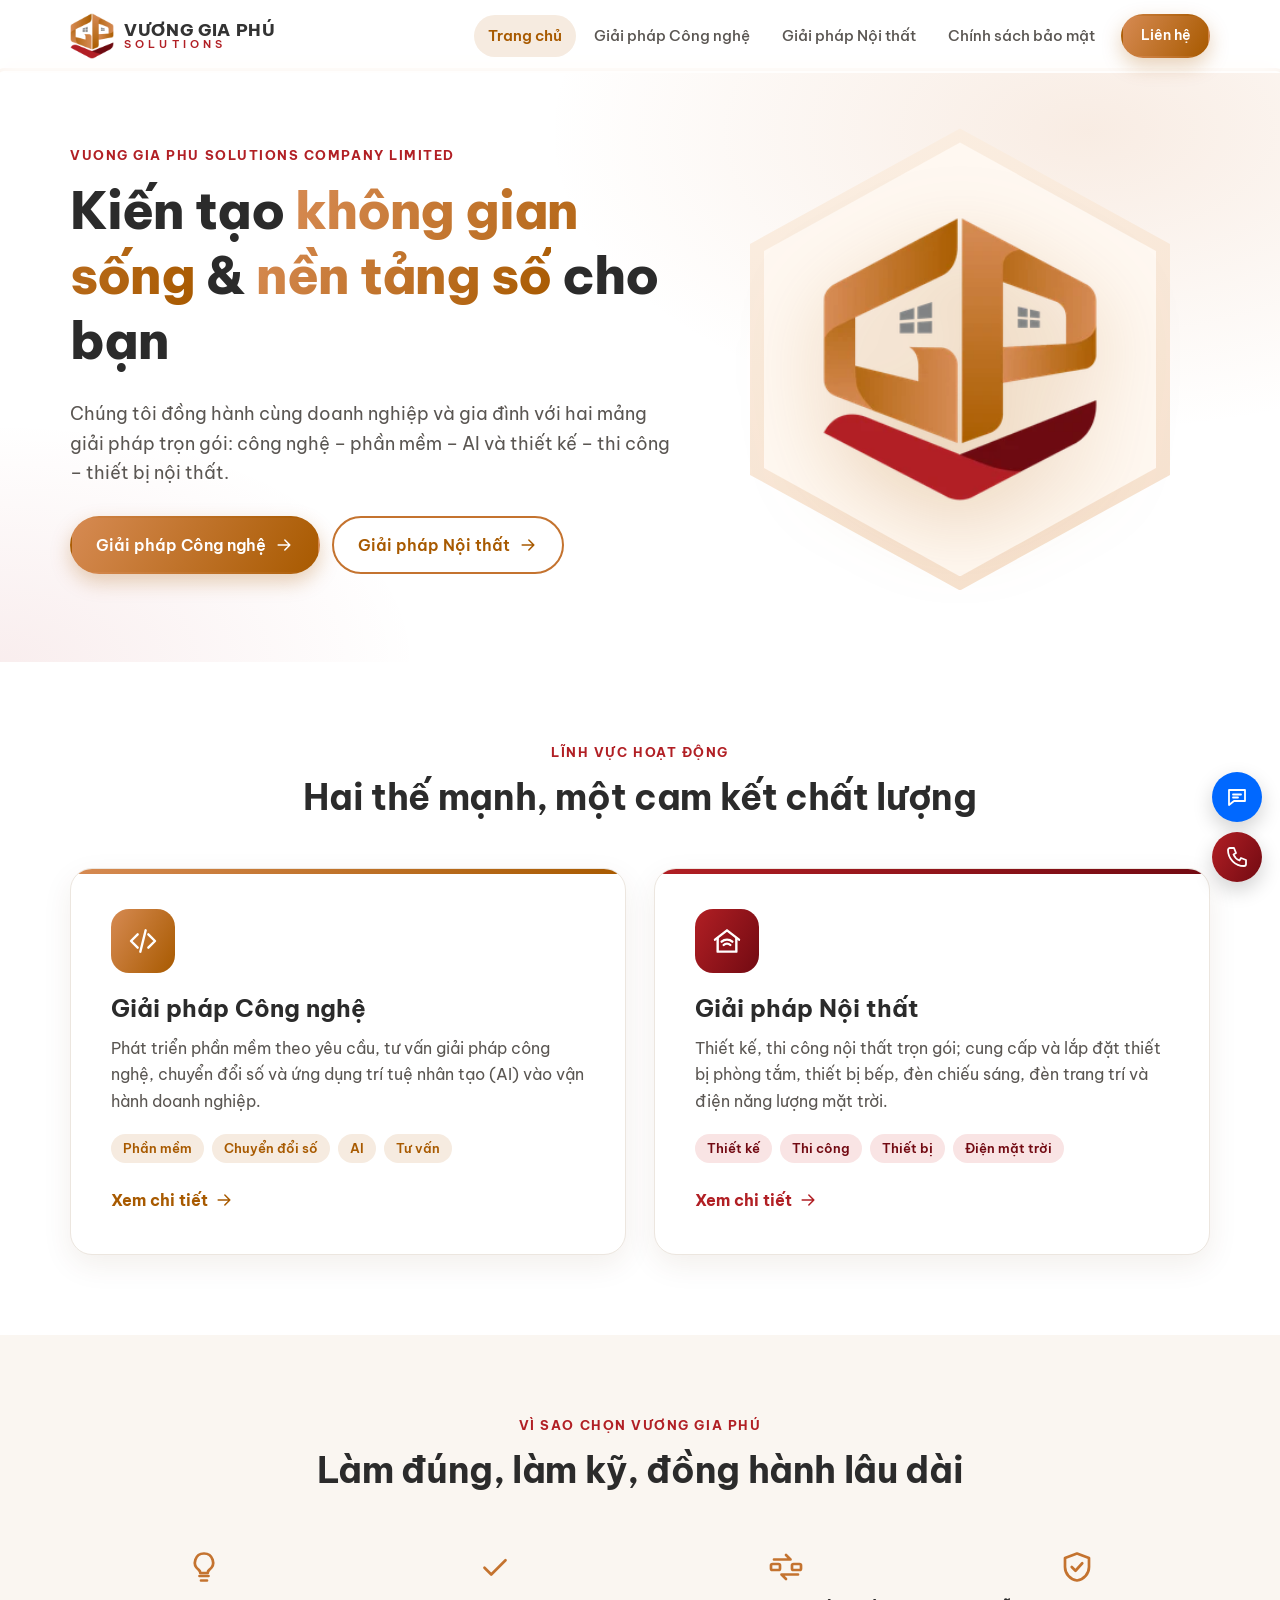
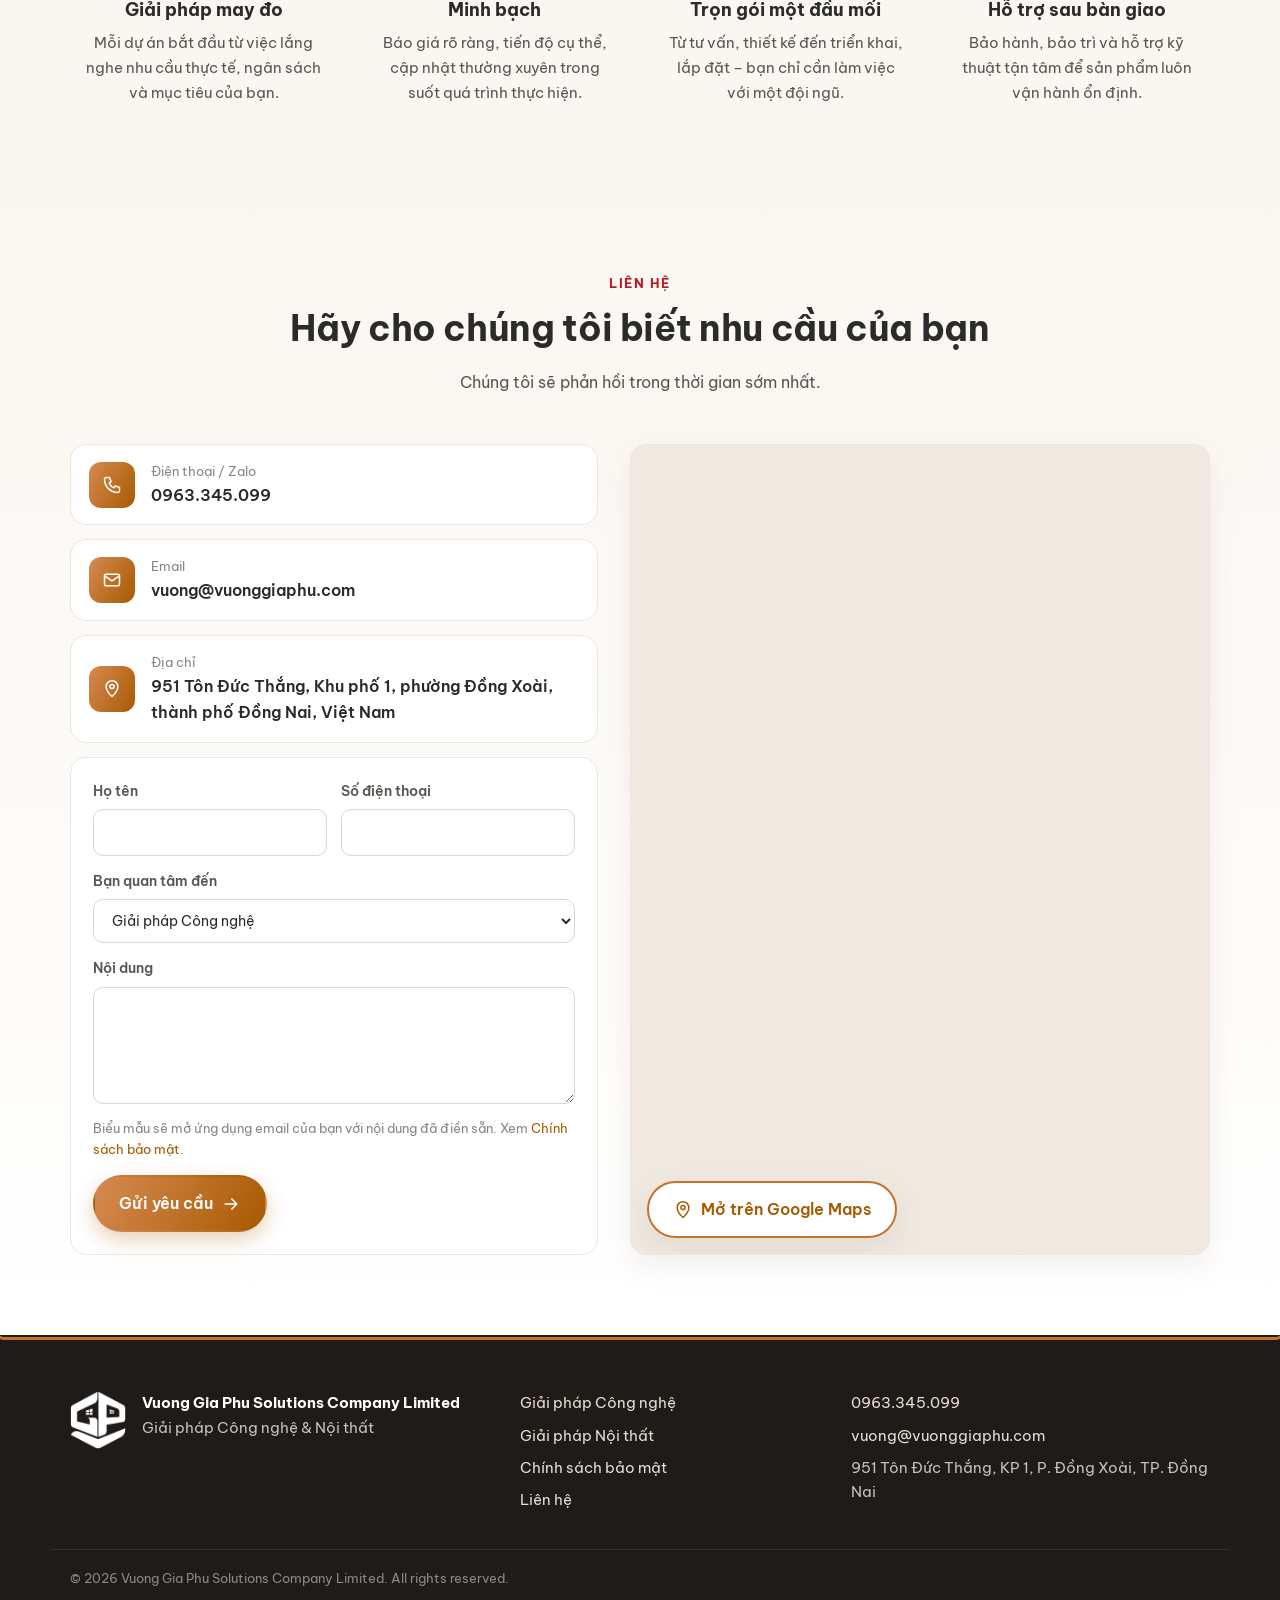
==== public/index.html @ fa261b55 "Add Vuong Gia Phu Solutions landing page Static single-page site (no build step) with tabs for techn" ====
<!doctype html>
<html lang="vi">
<head>
  <meta charset="utf-8">
  <meta name="viewport" content="width=device-width, initial-scale=1">
  <title>Vuong Gia Phu Solutions – Giải pháp Công nghệ &amp; Nội thất</title>
  <meta name="description" content="Vuong Gia Phu Solutions Company Limited – phát triển phần mềm, tư vấn công nghệ, chuyển đổi số, ứng dụng AI; thiết kế, thi công nội thất và cung cấp, lắp đặt thiết bị nội thất, điện năng lượng mặt trời tại Đồng Nai.">
  <meta name="theme-color" content="#B5651D">
  <link rel="canonical" href="https://vuonggiaphu.com/">

  <meta property="og:type" content="website">
  <meta property="og:locale" content="vi_VN">
  <meta property="og:site_name" content="Vuong Gia Phu Solutions">
  <meta property="og:title" content="Vuong Gia Phu Solutions – Giải pháp Công nghệ &amp; Nội thất">
  <meta property="og:description" content="Phát triển phần mềm, chuyển đổi số, ứng dụng AI và giải pháp nội thất trọn gói: thiết kế, thi công, thiết bị bếp, phòng tắm, chiếu sáng, điện mặt trời.">
  <meta property="og:url" content="https://vuonggiaphu.com/">
  <meta property="og:image" content="https://vuonggiaphu.com/assets/img/og-image.jpg">

  <link rel="icon" type="image/png" sizes="32x32" href="assets/img/favicon-32.png">
  <link rel="icon" type="image/png" sizes="64x64" href="assets/img/favicon-64.png">
  <link rel="apple-touch-icon" href="assets/img/apple-touch-icon.png">
  <link rel="manifest" href="site.webmanifest">

  <link rel="preconnect" href="https://fonts.googleapis.com">
  <link rel="preconnect" href="https://fonts.gstatic.com" crossorigin>
  <link href="https://fonts.googleapis.com/css2?family=Be+Vietnam+Pro:wght@400;500;600;700;800&display=swap" rel="stylesheet">
  <link rel="stylesheet" href="assets/css/styles.css">

  <script type="application/ld+json">
  {
    "@context": "https://schema.org",
    "@type": "Organization",
    "name": "Vuong Gia Phu Solutions Company Limited",
    "alternateName": "Công ty TNHH Giải pháp Vương Gia Phú",
    "url": "https://vuonggiaphu.com/",
    "logo": "https://vuonggiaphu.com/assets/img/icon-512.png",
    "email": "vuong@vuonggiaphu.com",
    "telephone": "+84963345099",
    "address": {
      "@type": "PostalAddress",
      "streetAddress": "951 Tôn Đức Thắng, Khu phố 1",
      "addressLocality": "Phường Đồng Xoài",
      "addressRegion": "Thành phố Đồng Nai",
      "addressCountry": "VN"
    }
  }
  </script>
</head>
<body>
  <!-- Icon sprite -->
  <svg xmlns="http://www.w3.org/2000/svg" style="display:none" aria-hidden="true">
    <symbol id="i-code" viewBox="0 0 24 24"><path d="M8 7l-5 5 5 5M16 7l5 5-5 5M14 4l-4 16"/></symbol>
    <symbol id="i-bulb" viewBox="0 0 24 24"><path d="M9 18h6M10 21h4M12 3a6 6 0 0 0-3.5 10.9c.6.5 1 1.2 1 2V16h5v-.1c0-.8.4-1.5 1-2A6 6 0 0 0 12 3z"/></symbol>
    <symbol id="i-transform" viewBox="0 0 24 24"><path d="M4 7h11l-3-3M20 17H9l3 3"/><rect x="2" y="10" width="6" height="4" rx="1"/><rect x="16" y="10" width="6" height="4" rx="1"/></symbol>
    <symbol id="i-ai" viewBox="0 0 24 24"><rect x="5" y="5" width="14" height="14" rx="3"/><path d="M9 2v3M15 2v3M9 19v3M15 19v3M2 9h3M2 15h3M19 9h3M19 15h3"/><path d="M9.5 15l1.5-6h2l1.5 6M10 13h4"/></symbol>
    <symbol id="i-cloud" viewBox="0 0 24 24"><path d="M7 18a5 5 0 1 1 .9-9.9A6 6 0 0 1 19 10a4 4 0 0 1-1 8z"/><path d="M12 12v6M9.5 15.5L12 18l2.5-2.5"/></symbol>
    <symbol id="i-shield" viewBox="0 0 24 24"><path d="M12 3l8 3v6c0 4.5-3.4 8.4-8 9-4.6-.6-8-4.5-8-9V6z"/><path d="M8.5 12l2.5 2.5 4.5-5"/></symbol>
    <symbol id="i-ruler" viewBox="0 0 24 24"><path d="M3 17L17 3l4 4L7 21z"/><path d="M7 13l2 2M10 10l2 2M13 7l2 2"/></symbol>
    <symbol id="i-hammer" viewBox="0 0 24 24"><path d="M14 6l4 4M4 20l9-9M12 4l3-1 6 6-1 3-2-2-3 3-4-4 3-3z"/></symbol>
    <symbol id="i-bath" viewBox="0 0 24 24"><path d="M3 12h18v2a5 5 0 0 1-5 5H8a5 5 0 0 1-5-5z"/><path d="M6 12V6a2 2 0 0 1 4 0M7 19l-1 2M17 19l1 2"/></symbol>
    <symbol id="i-kitchen" viewBox="0 0 24 24"><rect x="3" y="4" width="18" height="16" rx="2"/><path d="M3 10h18M7 7h.01M11 7h.01M8 14h8v3H8z"/></symbol>
    <symbol id="i-lamp" viewBox="0 0 24 24"><path d="M8 3h8l3 8H5z"/><path d="M12 11v8M8 21h8"/></symbol>
    <symbol id="i-chandelier" viewBox="0 0 24 24"><path d="M12 2v5M5 10a7 3 0 0 0 14 0M5 10v2M19 10v2M12 13v2M5 12a1.5 1.5 0 1 0 0 3M19 12a1.5 1.5 0 1 1 0 3M12 15a1.5 1.5 0 1 0 0 3"/></symbol>
    <symbol id="i-solar" viewBox="0 0 24 24"><path d="M4 20l2-9h12l2 9z"/><path d="M5 15.5h14M10 11l-.7 9M14 11l.7 9M12 2v2M6.3 4.3l1.4 1.4M17.7 4.3l-1.4 1.4M9 8a3 3 0 0 1 6 0"/></symbol>
    <symbol id="i-home" viewBox="0 0 24 24"><path d="M3 11l9-7 9 7"/><path d="M5 10v10h14V10"/><path d="M9.5 15a3.5 3.5 0 0 1 5 0M8 12.5a6 6 0 0 1 8 0"/></symbol>
    <symbol id="i-phone" viewBox="0 0 24 24"><path d="M5 3h4l2 5-2.5 1.5a11 11 0 0 0 6 6L16 13l5 2v4a2 2 0 0 1-2 2A16 16 0 0 1 3 5a2 2 0 0 1 2-2"/></symbol>
    <symbol id="i-mail" viewBox="0 0 24 24"><rect x="3" y="5" width="18" height="14" rx="2"/><path d="M3 7l9 6 9-6"/></symbol>
    <symbol id="i-pin" viewBox="0 0 24 24"><path d="M12 21s7-6.1 7-12a7 7 0 0 0-14 0c0 5.9 7 12 7 12z"/><circle cx="12" cy="9" r="2.5"/></symbol>
    <symbol id="i-arrow" viewBox="0 0 24 24"><path d="M5 12h14M13 6l6 6-6 6"/></symbol>
    <symbol id="i-check" viewBox="0 0 24 24"><path d="M5 12.5l4.5 4.5L19 7.5"/></symbol>
    <symbol id="i-menu" viewBox="0 0 24 24"><path d="M4 7h16M4 12h16M4 17h16"/></symbol>
    <symbol id="i-close" viewBox="0 0 24 24"><path d="M6 6l12 12M18 6L6 18"/></symbol>
    <symbol id="i-up" viewBox="0 0 24 24"><path d="M12 19V5M6 11l6-6 6 6"/></symbol>
    <symbol id="i-chat" viewBox="0 0 24 24"><path d="M4 5h16v11H9l-5 4z"/><path d="M8 9.5h8M8 12.5h5"/></symbol>
  </svg>

  <a class="skip-link" href="#main">Bỏ qua đến nội dung chính</a>

  <header class="site-header" id="top">
    <div class="container header-inner">
      <a class="brand" href="#trang-chu" aria-label="Vuong Gia Phu Solutions – Trang chủ">
        <img src="assets/img/logo-icon.webp" width="48" height="50" alt="">
        <span class="brand-text">
          <span class="brand-name">VƯƠNG GIA PHÚ</span>
          <span class="brand-sub">SOLUTIONS</span>
        </span>
      </a>

      <button class="nav-toggle" type="button" aria-controls="site-nav" aria-expanded="false" aria-label="Mở menu">
        <svg class="icon"><use href="#i-menu"/></svg>
      </button>

      <nav class="site-nav" id="site-nav" aria-label="Điều hướng chính">
        <a href="#trang-chu" data-route="trang-chu">Trang chủ</a>
        <a href="#cong-nghe" data-route="cong-nghe">Giải pháp Công nghệ</a>
        <a href="#noi-that" data-route="noi-that">Giải pháp Nội thất</a>
        <a href="#chinh-sach-bao-mat" data-route="chinh-sach-bao-mat">Chính sách bảo mật</a>
        <a href="#lien-he" class="btn btn-primary btn-sm nav-cta">Liên hệ</a>
      </nav>
    </div>
  </header>

  <main id="main" tabindex="-1">

    <!-- ===================== TRANG CHỦ ===================== -->
    <section class="view" data-view="trang-chu" aria-labelledby="home-title">
      <div class="hero">
        <div class="container hero-inner">
          <div class="hero-copy">
            <p class="eyebrow">Vuong Gia Phu Solutions Company Limited</p>
            <h1 id="home-title">Kiến tạo <span class="text-grad">không gian sống</span> &amp; <span class="text-grad">nền tảng số</span> cho bạn</h1>
            <p class="lead">Chúng tôi đồng hành cùng doanh nghiệp và gia đình với hai mảng giải pháp trọn gói: công nghệ – phần mềm – AI và thiết kế – thi công – thiết bị nội thất.</p>
            <div class="hero-actions">
              <a class="btn btn-primary" href="#cong-nghe">Giải pháp Công nghệ <svg class="icon"><use href="#i-arrow"/></svg></a>
              <a class="btn btn-outline" href="#noi-that">Giải pháp Nội thất <svg class="icon"><use href="#i-arrow"/></svg></a>
            </div>
          </div>
          <div class="hero-visual" aria-hidden="true">
            <div class="hex-bg"></div>
            <img src="assets/img/logo-icon.webp" width="246" height="256" alt="">
          </div>
        </div>
      </div>

      <div class="section">
        <div class="container">
          <div class="section-head">
            <p class="eyebrow">Lĩnh vực hoạt động</p>
            <h2>Hai thế mạnh, một cam kết chất lượng</h2>
          </div>
          <div class="pillars">
            <a class="pillar pillar-tech" href="#cong-nghe">
              <span class="pillar-icon"><svg class="icon"><use href="#i-code"/></svg></span>
              <h3>Giải pháp Công nghệ</h3>
              <p>Phát triển phần mềm theo yêu cầu, tư vấn giải pháp công nghệ, chuyển đổi số và ứng dụng trí tuệ nhân tạo (AI) vào vận hành doanh nghiệp.</p>
              <ul class="tags">
                <li>Phần mềm</li><li>Chuyển đổi số</li><li>AI</li><li>Tư vấn</li>
              </ul>
              <span class="pillar-link">Xem chi tiết <svg class="icon"><use href="#i-arrow"/></svg></span>
            </a>
            <a class="pillar pillar-interior" href="#noi-that">
              <span class="pillar-icon"><svg class="icon"><use href="#i-home"/></svg></span>
              <h3>Giải pháp Nội thất</h3>
              <p>Thiết kế, thi công nội thất trọn gói; cung cấp và lắp đặt thiết bị phòng tắm, thiết bị bếp, đèn chiếu sáng, đèn trang trí và điện năng lượng mặt trời.</p>
              <ul class="tags">
                <li>Thiết kế</li><li>Thi công</li><li>Thiết bị</li><li>Điện mặt trời</li>
              </ul>
              <span class="pillar-link">Xem chi tiết <svg class="icon"><use href="#i-arrow"/></svg></span>
            </a>
          </div>
        </div>
      </div>

      <div class="section section-alt">
        <div class="container">
          <div class="section-head">
            <p class="eyebrow">Vì sao chọn Vương Gia Phú</p>
            <h2>Làm đúng, làm kỹ, đồng hành lâu dài</h2>
          </div>
          <div class="grid grid-4">
            <div class="feature">
              <svg class="icon icon-lg"><use href="#i-bulb"/></svg>
              <h3>Giải pháp may đo</h3>
              <p>Mỗi dự án bắt đầu từ việc lắng nghe nhu cầu thực tế, ngân sách và mục tiêu của bạn.</p>
            </div>
            <div class="feature">
              <svg class="icon icon-lg"><use href="#i-check"/></svg>
              <h3>Minh bạch</h3>
              <p>Báo giá rõ ràng, tiến độ cụ thể, cập nhật thường xuyên trong suốt quá trình thực hiện.</p>
            </div>
            <div class="feature">
              <svg class="icon icon-lg"><use href="#i-transform"/></svg>
              <h3>Trọn gói một đầu mối</h3>
              <p>Từ tư vấn, thiết kế đến triển khai, lắp đặt – bạn chỉ cần làm việc với một đội ngũ.</p>
            </div>
            <div class="feature">
              <svg class="icon icon-lg"><use href="#i-shield"/></svg>
              <h3>Hỗ trợ sau bàn giao</h3>
              <p>Bảo hành, bảo trì và hỗ trợ kỹ thuật tận tâm để sản phẩm luôn vận hành ổn định.</p>
            </div>
          </div>
        </div>
      </div>
    </section>

    <!-- ===================== CÔNG NGHỆ ===================== -->
    <section class="view" data-view="cong-nghe" aria-labelledby="tech-title" hidden>
      <div class="page-hero page-hero-tech">
        <div class="container">
          <p class="eyebrow">Giải pháp Công nghệ</p>
          <h1 id="tech-title">Công nghệ đúng nhu cầu, <span class="text-grad">tăng trưởng</span> bền vững</h1>
          <p class="lead">Từ ý tưởng đến sản phẩm vận hành thực tế: chúng tôi xây dựng phần mềm, tư vấn kiến trúc công nghệ, dẫn dắt chuyển đổi số và đưa AI vào công việc hằng ngày của doanh nghiệp.</p>
          <a class="btn btn-primary" href="#lien-he">Nhận tư vấn miễn phí <svg class="icon"><use href="#i-arrow"/></svg></a>
        </div>
      </div>

      <div class="section">
        <div class="container">
          <div class="section-head">
            <p class="eyebrow">Dịch vụ</p>
            <h2>Chúng tôi có thể giúp gì cho bạn?</h2>
          </div>
          <div class="grid grid-3">
            <article class="card">
              <span class="card-icon"><svg class="icon"><use href="#i-code"/></svg></span>
              <h3>Phát triển phần mềm</h3>
              <p>Website, ứng dụng di động, hệ thống quản trị nội bộ (ERP, CRM, quản lý bán hàng, kho, nhân sự) được thiết kế theo đúng quy trình của bạn.</p>
            </article>
            <article class="card">
              <span class="card-icon"><svg class="icon"><use href="#i-bulb"/></svg></span>
              <h3>Tư vấn giải pháp công nghệ</h3>
              <p>Đánh giá hiện trạng, lựa chọn nền tảng, thiết kế kiến trúc hệ thống và lộ trình đầu tư công nghệ tối ưu chi phí.</p>
            </article>
            <article class="card">
              <span class="card-icon"><svg class="icon"><use href="#i-transform"/></svg></span>
              <h3>Chuyển đổi số</h3>
              <p>Số hóa quy trình, tự động hóa nghiệp vụ, xây dựng dữ liệu tập trung và báo cáo quản trị theo thời gian thực.</p>
            </article>
            <article class="card">
              <span class="card-icon"><svg class="icon"><use href="#i-ai"/></svg></span>
              <h3>Ứng dụng AI</h3>
              <p>Chatbot chăm sóc khách hàng, trợ lý AI nội bộ, xử lý tài liệu, phân tích dữ liệu và tự động hóa công việc lặp lại bằng trí tuệ nhân tạo.</p>
            </article>
            <article class="card">
              <span class="card-icon"><svg class="icon"><use href="#i-cloud"/></svg></span>
              <h3>Cloud &amp; tích hợp hệ thống</h3>
              <p>Triển khai hạ tầng đám mây, tích hợp API giữa các phần mềm, cổng thanh toán, hóa đơn điện tử và nền tảng thương mại điện tử.</p>
            </article>
            <article class="card">
              <span class="card-icon"><svg class="icon"><use href="#i-shield"/></svg></span>
              <h3>Bảo trì &amp; hỗ trợ vận hành</h3>
              <p>Giám sát, sao lưu, cập nhật bảo mật và nâng cấp tính năng định kỳ để hệ thống luôn ổn định, an toàn.</p>
            </article>
          </div>
        </div>
      </div>

      <div class="section section-alt">
        <div class="container">
          <div class="section-head">
            <p class="eyebrow">Quy trình làm việc</p>
            <h2>5 bước rõ ràng từ ý tưởng đến vận hành</h2>
          </div>
          <ol class="steps">
            <li><h3>Tìm hiểu nhu cầu</h3><p>Trao đổi mục tiêu, hiện trạng và ngân sách.</p></li>
            <li><h3>Đề xuất giải pháp</h3><p>Phạm vi, công nghệ, tiến độ và báo giá chi tiết.</p></li>
            <li><h3>Phát triển</h3><p>Làm việc theo từng giai đoạn, demo định kỳ.</p></li>
            <li><h3>Triển khai</h3><p>Kiểm thử, chuyển giao dữ liệu, đào tạo người dùng.</p></li>
            <li><h3>Vận hành &amp; hỗ trợ</h3><p>Bảo hành, bảo trì và cải tiến liên tục.</p></li>
          </ol>
        </div>
      </div>

      <div class="section">
        <div class="container">
          <div class="cta-band">
            <div>
              <h2>Bạn đang có ý tưởng hoặc bài toán cần giải?</h2>
              <p>Hãy chia sẻ với chúng tôi – buổi tư vấn đầu tiên hoàn toàn miễn phí.</p>
            </div>
            <a class="btn btn-light" href="#lien-he">Liên hệ ngay <svg class="icon"><use href="#i-arrow"/></svg></a>
          </div>
        </div>
      </div>
    </section>

    <!-- ===================== NỘI THẤT ===================== -->
    <section class="view" data-view="noi-that" aria-labelledby="interior-title" hidden>
      <div class="page-hero page-hero-interior">
        <div class="container">
          <p class="eyebrow">Giải pháp Nội thất</p>
          <h1 id="interior-title">Không gian <span class="text-grad">đẹp</span>, tiện nghi &amp; <span class="text-grad">tiết kiệm</span> năng lượng</h1>
          <p class="lead">Thiết kế và thi công nội thất trọn gói, cung cấp và lắp đặt thiết bị chính hãng – từ phòng tắm, căn bếp, hệ thống chiếu sáng đến điện năng lượng mặt trời.</p>
          <a class="btn btn-primary" href="#lien-he">Đặt lịch khảo sát <svg class="icon"><use href="#i-arrow"/></svg></a>
        </div>
      </div>

      <div class="section">
        <div class="container">
          <div class="section-head">
            <p class="eyebrow">Dịch vụ &amp; sản phẩm</p>
            <h2>Trọn gói cho ngôi nhà và công trình của bạn</h2>
          </div>
          <div class="grid grid-4">
            <article class="card">
              <span class="card-icon"><svg class="icon"><use href="#i-ruler"/></svg></span>
              <h3>Thiết kế nội thất</h3>
              <p>Nhà ở, căn hộ, văn phòng, showroom, nhà hàng – phương án 2D/3D sát thực tế, phù hợp phong cách và ngân sách.</p>
            </article>
            <article class="card">
              <span class="card-icon"><svg class="icon"><use href="#i-hammer"/></svg></span>
              <h3>Thi công nội thất</h3>
              <p>Thi công hoàn thiện, đồ gỗ, trần, vách, sàn với đội thợ lành nghề, giám sát chặt chẽ, đúng tiến độ.</p>
            </article>
            <article class="card">
              <span class="card-icon"><svg class="icon"><use href="#i-bath"/></svg></span>
              <h3>Thiết bị phòng tắm</h3>
              <p>Bồn cầu, lavabo, sen vòi, bồn tắm, gương, phụ kiện – đa dạng thương hiệu, lắp đặt tận nơi.</p>
            </article>
            <article class="card">
              <span class="card-icon"><svg class="icon"><use href="#i-kitchen"/></svg></span>
              <h3>Thiết bị bếp</h3>
              <p>Tủ bếp, bếp từ, máy hút mùi, chậu rửa, lò nướng, máy rửa bát – đồng bộ, an toàn, tiện dụng.</p>
            </article>
            <article class="card">
              <span class="card-icon"><svg class="icon"><use href="#i-lamp"/></svg></span>
              <h3>Đèn chiếu sáng</h3>
              <p>Giải pháp chiếu sáng LED tiết kiệm điện cho nhà ở, văn phòng, nhà xưởng và cảnh quan.</p>
            </article>
            <article class="card">
              <span class="card-icon"><svg class="icon"><use href="#i-chandelier"/></svg></span>
              <h3>Đèn trang trí</h3>
              <p>Đèn chùm, đèn thả, đèn tường, đèn hắt – tạo điểm nhấn sang trọng cho không gian.</p>
            </article>
            <article class="card">
              <span class="card-icon"><svg class="icon"><use href="#i-solar"/></svg></span>
              <h3>Điện năng lượng mặt trời</h3>
              <p>Khảo sát, thiết kế, lắp đặt hệ thống điện mặt trời áp mái hòa lưới, có lưu trữ cho gia đình và doanh nghiệp.</p>
            </article>
            <article class="card">
              <span class="card-icon"><svg class="icon"><use href="#i-home"/></svg></span>
              <h3>Nhà thông minh</h3>
              <p>Kết hợp thế mạnh công nghệ: điều khiển chiếu sáng, rèm, camera, khóa cửa thông minh qua điện thoại.</p>
            </article>
          </div>
        </div>
      </div>

      <div class="section section-alt">
        <div class="container">
          <div class="section-head">
            <p class="eyebrow">Quy trình thực hiện</p>
            <h2>Rõ ràng từ khảo sát đến bàn giao</h2>
          </div>
          <ol class="steps">
            <li><h3>Khảo sát</h3><p>Đo đạc hiện trạng, ghi nhận nhu cầu và phong cách.</p></li>
            <li><h3>Thiết kế</h3><p>Lên phương án 2D/3D, chỉnh sửa đến khi bạn hài lòng.</p></li>
            <li><h3>Báo giá</h3><p>Dự toán chi tiết vật tư, thiết bị và nhân công.</p></li>
            <li><h3>Thi công &amp; lắp đặt</h3><p>Đúng thiết kế, đúng tiến độ, có giám sát.</p></li>
            <li><h3>Bàn giao &amp; bảo hành</h3><p>Nghiệm thu, hướng dẫn sử dụng, bảo hành dài hạn.</p></li>
          </ol>
        </div>
      </div>

      <div class="section">
        <div class="container">
          <div class="cta-band">
            <div>
              <h2>Sẵn sàng làm mới không gian của bạn?</h2>
              <p>Liên hệ để được khảo sát và tư vấn phương án phù hợp.</p>
            </div>
            <a class="btn btn-light" href="#lien-he">Liên hệ ngay <svg class="icon"><use href="#i-arrow"/></svg></a>
          </div>
        </div>
      </div>
    </section>

    <!-- ===================== CHÍNH SÁCH BẢO MẬT ===================== -->
    <section class="view" data-view="chinh-sach-bao-mat" aria-labelledby="privacy-title" hidden>
      <div class="page-hero page-hero-plain">
        <div class="container">
          <p class="eyebrow">Pháp lý</p>
          <h1 id="privacy-title">Chính sách bảo mật</h1>
          <p class="lead">Cập nhật lần cuối: 12/10/2026</p>
        </div>
      </div>

      <div class="section">
        <div class="container privacy">
          <nav class="toc" aria-label="Mục lục chính sách">
            <p class="toc-title">Mục lục</p>
            <ol>
              <li><a href="#pp-1">Giới thiệu</a></li>
              <li><a href="#pp-2">Dữ liệu chúng tôi thu thập</a></li>
              <li><a href="#pp-3">Mục đích xử lý dữ liệu</a></li>
              <li><a href="#pp-4">Cơ sở xử lý dữ liệu</a></li>
              <li><a href="#pp-5">Chia sẻ dữ liệu</a></li>
              <li><a href="#pp-6">Dịch vụ bên thứ ba</a></li>
              <li><a href="#pp-7">Thời gian lưu trữ</a></li>
              <li><a href="#pp-8">Bảo mật dữ liệu</a></li>
              <li><a href="#pp-9">Quyền của bạn</a></li>
              <li><a href="#pp-10">Dữ liệu của trẻ em</a></li>
              <li><a href="#pp-11">Thay đổi chính sách</a></li>
              <li><a href="#pp-12">Liên hệ</a></li>
            </ol>
          </nav>

          <article class="prose">
            <h2 id="pp-1">1. Giới thiệu</h2>
            <p><strong>Vuong Gia Phu Solutions Company Limited</strong> (“<strong>Vương Gia Phú</strong>”, “<strong>chúng tôi</strong>”) tôn trọng và cam kết bảo vệ dữ liệu cá nhân của khách hàng, đối tác và người truy cập website (“<strong>bạn</strong>”). Chính sách này giải thích chúng tôi thu thập những dữ liệu nào, sử dụng vào mục đích gì, chia sẻ với ai, lưu trữ trong bao lâu và bạn có những quyền gì đối với dữ liệu của mình.</p>
            <p>Chính sách áp dụng cho website này và các hoạt động tư vấn, cung cấp dịch vụ, sản phẩm của chúng tôi trong lĩnh vực công nghệ và nội thất. Chính sách được xây dựng phù hợp với quy định pháp luật Việt Nam về bảo vệ dữ liệu cá nhân, bao gồm Luật Bảo vệ dữ liệu cá nhân, Nghị định 13/2023/NĐ-CP và các văn bản hướng dẫn, sửa đổi, bổ sung có liên quan.</p>

            <h2 id="pp-2">2. Dữ liệu chúng tôi thu thập</h2>
            <p><strong>a) Dữ liệu bạn chủ động cung cấp</strong> khi liên hệ qua email, điện thoại, Zalo, biểu mẫu liên hệ hoặc khi ký kết hợp đồng:</p>
            <ul>
              <li>Họ tên, số điện thoại, địa chỉ email;</li>
              <li>Tên công ty, chức vụ, mã số thuế (đối với khách hàng doanh nghiệp);</li>
              <li>Địa chỉ công trình, hình ảnh hiện trạng, bản vẽ, yêu cầu thiết kế (đối với dịch vụ nội thất);</li>
              <li>Mô tả yêu cầu, tài liệu nghiệp vụ, dữ liệu mẫu (đối với dịch vụ công nghệ);</li>
              <li>Thông tin thanh toán, xuất hóa đơn khi phát sinh giao dịch.</li>
            </ul>
            <p><strong>b) Dữ liệu kỹ thuật tự động</strong> khi bạn truy cập website, như địa chỉ IP, loại trình duyệt, thiết bị, thời gian truy cập. Các dữ liệu này chủ yếu được ghi nhận bởi nhà cung cấp dịch vụ lưu trữ website (hosting) phục vụ vận hành và bảo mật.</p>
            <p>Website này <strong>không sử dụng cookie quảng cáo</strong> và không yêu cầu bạn tạo tài khoản. Chúng tôi <strong>không chủ động thu thập dữ liệu cá nhân nhạy cảm</strong> (như tình trạng sức khỏe, tôn giáo, dữ liệu sinh trắc học…) trừ khi thật sự cần thiết cho việc thực hiện hợp đồng và có sự đồng ý rõ ràng của bạn.</p>

            <h2 id="pp-3">3. Mục đích xử lý dữ liệu</h2>
            <ul>
              <li>Phản hồi yêu cầu, tư vấn, khảo sát và báo giá;</li>
              <li>Ký kết, thực hiện hợp đồng: thiết kế, thi công, cung cấp – lắp đặt thiết bị, phát triển và vận hành phần mềm;</li>
              <li>Bảo hành, bảo trì, hỗ trợ kỹ thuật và chăm sóc khách hàng;</li>
              <li>Xuất hóa đơn, thanh toán và thực hiện nghĩa vụ kế toán, thuế theo quy định;</li>
              <li>Gửi thông tin về sản phẩm, dịch vụ, ưu đãi – <em>chỉ khi bạn đồng ý</em> và bạn có thể từ chối bất cứ lúc nào;</li>
              <li>Vận hành, bảo mật và cải thiện website.</li>
            </ul>
            <p>Chúng tôi <strong>không bán, không cho thuê</strong> dữ liệu cá nhân của bạn cho bất kỳ bên nào.</p>

            <h2 id="pp-4">4. Cơ sở xử lý dữ liệu</h2>
            <p>Chúng tôi chỉ xử lý dữ liệu cá nhân khi có một trong các cơ sở sau: (i) sự đồng ý của bạn; (ii) để thực hiện hợp đồng mà bạn là một bên hoặc theo yêu cầu của bạn trước khi ký kết hợp đồng; (iii) để thực hiện nghĩa vụ theo quy định pháp luật; hoặc (iv) các trường hợp khác được pháp luật cho phép. Việc bạn chủ động liên hệ và cung cấp thông tin được hiểu là bạn đồng ý cho chúng tôi xử lý dữ liệu đó cho mục đích phản hồi yêu cầu của bạn.</p>

            <h2 id="pp-5">5. Chia sẻ dữ liệu</h2>
            <p>Dữ liệu của bạn chỉ được chia sẻ trong phạm vi cần thiết với:</p>
            <ul>
              <li>Nhân sự của Vương Gia Phú có nhiệm vụ liên quan;</li>
              <li>Đối tác thi công, nhà cung cấp thiết bị, đơn vị vận chuyển, lắp đặt, bảo hành chính hãng – để thực hiện đơn hàng, dịch vụ của bạn;</li>
              <li>Nhà cung cấp dịch vụ hạ tầng (email, lưu trữ, điện toán đám mây) – theo thỏa thuận bảo mật;</li>
              <li>Cơ quan nhà nước có thẩm quyền khi có yêu cầu theo quy định pháp luật.</li>
            </ul>
            <p>Các bên nhận dữ liệu được yêu cầu bảo mật và chỉ sử dụng dữ liệu cho đúng mục đích được giao.</p>

            <h2 id="pp-6">6. Dịch vụ bên thứ ba trên website</h2>
            <p>Website sử dụng một số dịch vụ của bên thứ ba có thể tự ghi nhận dữ liệu kỹ thuật theo chính sách riêng của họ:</p>
            <ul>
              <li><strong>Google Maps</strong> (bản đồ vị trí văn phòng) và <strong>Google Fonts</strong> (phông chữ);</li>
              <li>Nền tảng lưu trữ website (ví dụ GitHub Pages, Firebase Hosting hoặc tương đương);</li>
              <li>Liên kết tới <strong>Zalo</strong>, ứng dụng email, điện thoại khi bạn chủ động bấm vào.</li>
            </ul>
            <p>Chúng tôi khuyến nghị bạn tham khảo chính sách quyền riêng tư của các nhà cung cấp này.</p>

            <h2 id="pp-7">7. Thời gian lưu trữ</h2>
            <p>Dữ liệu được lưu trữ trong thời gian cần thiết để hoàn thành mục đích nêu tại Mục 3: dữ liệu liên hệ, báo giá chưa phát sinh hợp đồng được lưu tối đa 24 tháng; dữ liệu hợp đồng, hóa đơn, chứng từ được lưu theo thời hạn quy định của pháp luật về kế toán, thuế và trong suốt thời gian bảo hành. Hết thời hạn, dữ liệu sẽ được xóa hoặc ẩn danh hóa một cách an toàn.</p>

            <h2 id="pp-8">8. Bảo mật dữ liệu</h2>
            <p>Chúng tôi áp dụng các biện pháp quản lý và kỹ thuật phù hợp như: kết nối mã hóa HTTPS, phân quyền truy cập theo nguyên tắc tối thiểu, xác thực nhiều lớp cho tài khoản quản trị, sao lưu định kỳ và cam kết bảo mật với nhân sự, đối tác. Trường hợp xảy ra sự cố vi phạm dữ liệu cá nhân, chúng tôi sẽ thông báo cho cơ quan có thẩm quyền và người bị ảnh hưởng theo đúng quy định pháp luật.</p>

            <h2 id="pp-9">9. Quyền của bạn</h2>
            <p>Theo quy định pháp luật, bạn có quyền:</p>
            <ul>
              <li>Được biết về hoạt động xử lý dữ liệu cá nhân của mình;</li>
              <li>Đồng ý hoặc không đồng ý, rút lại sự đồng ý;</li>
              <li>Truy cập, xem, chỉnh sửa hoặc yêu cầu chỉnh sửa dữ liệu;</li>
              <li>Yêu cầu xóa, hạn chế xử lý, phản đối xử lý dữ liệu;</li>
              <li>Yêu cầu cung cấp bản sao dữ liệu cá nhân của mình;</li>
              <li>Khiếu nại, tố cáo, khởi kiện và yêu cầu bồi thường thiệt hại theo quy định.</li>
            </ul>
            <p>Để thực hiện các quyền trên, vui lòng gửi yêu cầu tới email <a href="mailto:vuong@vuonggiaphu.com">vuong@vuonggiaphu.com</a>. Chúng tôi sẽ xác minh danh tính và phản hồi trong thời hạn luật định. Việc rút lại sự đồng ý không ảnh hưởng đến tính hợp pháp của việc xử lý đã thực hiện trước đó.</p>

            <h2 id="pp-10">10. Dữ liệu của trẻ em</h2>
            <p>Dịch vụ của chúng tôi hướng tới người trưởng thành và doanh nghiệp. Chúng tôi không cố ý thu thập dữ liệu cá nhân của trẻ em dưới 16 tuổi. Nếu phát hiện đã thu thập dữ liệu như vậy mà không có sự đồng ý của cha mẹ hoặc người giám hộ, chúng tôi sẽ xóa dữ liệu đó.</p>

            <h2 id="pp-11">11. Thay đổi chính sách</h2>
            <p>Chúng tôi có thể cập nhật Chính sách này để phù hợp với thay đổi về dịch vụ hoặc quy định pháp luật. Phiên bản mới sẽ được đăng tải tại trang này cùng ngày cập nhật. Với những thay đổi quan trọng, chúng tôi sẽ thông báo rõ ràng trên website hoặc qua kênh liên lạc bạn đã cung cấp.</p>

            <h2 id="pp-12">12. Liên hệ</h2>
            <p><strong>Vuong Gia Phu Solutions Company Limited</strong><br>
              Địa chỉ: 951 Tôn Đức Thắng, Khu phố 1, phường Đồng Xoài, thành phố Đồng Nai, Việt Nam<br>
              Email: <a href="mailto:vuong@vuonggiaphu.com">vuong@vuonggiaphu.com</a><br>
              Điện thoại: <a href="tel:+84963345099">0963.345.099</a></p>
          </article>
        </div>
      </div>
    </section>

    <!-- ===================== LIÊN HỆ (dùng chung) ===================== -->
    <section class="section contact" id="lien-he" aria-labelledby="contact-title" tabindex="-1">
      <div class="container">
        <div class="section-head">
          <p class="eyebrow">Liên hệ</p>
          <h2 id="contact-title">Hãy cho chúng tôi biết nhu cầu của bạn</h2>
          <p>Chúng tôi sẽ phản hồi trong thời gian sớm nhất.</p>
        </div>

        <div class="contact-grid">
          <div class="contact-info">
            <a class="contact-item" href="tel:+84963345099">
              <span class="contact-icon"><svg class="icon"><use href="#i-phone"/></svg></span>
              <span><small>Điện thoại / Zalo</small><strong>0963.345.099</strong></span>
            </a>
            <a class="contact-item" href="mailto:vuong@vuonggiaphu.com">
              <span class="contact-icon"><svg class="icon"><use href="#i-mail"/></svg></span>
              <span><small>Email</small><strong>vuong@vuonggiaphu.com</strong></span>
            </a>
            <a class="contact-item" href="https://maps.app.goo.gl/VMHAGvCfEx3ixXCLA" target="_blank" rel="noopener">
              <span class="contact-icon"><svg class="icon"><use href="#i-pin"/></svg></span>
              <span><small>Địa chỉ</small><strong>951 Tôn Đức Thắng, Khu phố 1, phường Đồng Xoài, thành phố Đồng Nai, Việt Nam</strong></span>
            </a>

            <form class="contact-form" id="contact-form" novalidate>
              <div class="field-row">
                <label>Họ tên<input name="name" type="text" autocomplete="name" required></label>
                <label>Số điện thoại<input name="phone" type="tel" autocomplete="tel" required></label>
              </div>
              <label>Bạn quan tâm đến
                <select name="topic">
                  <option>Giải pháp Công nghệ</option>
                  <option>Giải pháp Nội thất</option>
                  <option>Khác</option>
                </select>
              </label>
              <label>Nội dung<textarea name="message" rows="4" required></textarea></label>
              <p class="form-note">Biểu mẫu sẽ mở ứng dụng email của bạn với nội dung đã điền sẵn. Xem <a href="#chinh-sach-bao-mat">Chính sách bảo mật</a>.</p>
              <p class="form-error" role="alert" hidden>Vui lòng điền họ tên, số điện thoại và nội dung.</p>
              <button class="btn btn-primary" type="submit">Gửi yêu cầu <svg class="icon"><use href="#i-arrow"/></svg></button>
            </form>
          </div>

          <div class="map">
            <iframe
              title="Bản đồ: 951 Tôn Đức Thắng, Đồng Xoài, Đồng Nai"
              data-src="https://maps.google.com/maps?q=951%20T%C3%B4n%20%C4%90%E1%BB%A9c%20Th%E1%BA%AFng%2C%20%C4%90%E1%BB%93ng%20Xo%C3%A0i%2C%20%C4%90%E1%BB%93ng%20Nai%2C%20Vi%E1%BB%87t%20Nam&z=16&output=embed"
              loading="lazy" referrerpolicy="no-referrer-when-downgrade"></iframe>
            <a class="btn btn-outline map-btn" href="https://maps.app.goo.gl/VMHAGvCfEx3ixXCLA" target="_blank" rel="noopener">
              <svg class="icon"><use href="#i-pin"/></svg> Mở trên Google Maps
            </a>
          </div>
        </div>
      </div>
    </section>
  </main>

  <footer class="site-footer">
    <div class="container footer-inner">
      <div class="footer-brand">
        <img src="assets/img/logo-white.webp" width="60" height="62" alt="">
        <div>
          <p class="footer-name">Vuong Gia Phu Solutions Company Limited</p>
          <p>Giải pháp Công nghệ &amp; Nội thất</p>
        </div>
      </div>
      <nav class="footer-links" aria-label="Liên kết chân trang">
        <a href="#cong-nghe">Giải pháp Công nghệ</a>
        <a href="#noi-that">Giải pháp Nội thất</a>
        <a href="#chinh-sach-bao-mat">Chính sách bảo mật</a>
        <a href="#lien-he">Liên hệ</a>
      </nav>
      <div class="footer-contact">
        <a href="tel:+84963345099">0963.345.099</a>
        <a href="mailto:vuong@vuonggiaphu.com">vuong@vuonggiaphu.com</a>
        <span>951 Tôn Đức Thắng, KP 1, P. Đồng Xoài, TP. Đồng Nai</span>
      </div>
    </div>
    <div class="container footer-bottom">
      <p>© <span id="year">2026</span> Vuong Gia Phu Solutions Company Limited. All rights reserved.</p>
    </div>
  </footer>

  <div class="floating">
    <a class="fab fab-zalo" href="https://zalo.me/0963345099" target="_blank" rel="noopener" aria-label="Nhắn Zalo">
      <svg class="icon"><use href="#i-chat"/></svg>
    </a>
    <a class="fab fab-phone" href="tel:+84963345099" aria-label="Gọi 0963.345.099">
      <svg class="icon"><use href="#i-phone"/></svg>
    </a>
    <button class="fab fab-top" type="button" aria-label="Lên đầu trang" hidden>
      <svg class="icon"><use href="#i-up"/></svg>
    </button>
  </div>

  <script src="assets/js/main.js" defer></script>
</body>
</html>
---- public/assets/css/styles.css ----
/* ==========================================================
   Vuong Gia Phu Solutions – Landing page
   Brand colors taken from the logo (copper gradient + red)
   ========================================================== */
:root {
  --copper-light: #d68a52;
  --copper: #c4732f;
  --copper-dark: #a85a00;
  --red: #b11f24;
  --red-dark: #720a12;
  --ink: #2b2b2b;
  --ink-soft: #5a5652;
  --muted: #8a8580;
  --line: #ece6df;
  --bg: #ffffff;
  --bg-alt: #faf6f1;
  --footer: #1f1b18;

  --grad: linear-gradient(120deg, var(--copper-light), var(--copper-dark));
  --grad-red: linear-gradient(120deg, var(--red), var(--red-dark));

  --radius: 16px;
  --radius-sm: 10px;
  --shadow: 0 10px 30px rgba(84, 46, 12, .08);
  --shadow-lg: 0 20px 50px rgba(84, 46, 12, .14);
  --header-h: 72px;
  --font: "Be Vietnam Pro", system-ui, -apple-system, "Segoe UI", Roboto, Arial, sans-serif;
}

*, *::before, *::after { box-sizing: border-box; }
html { scroll-padding-top: calc(var(--header-h) + 16px); -webkit-text-size-adjust: 100%; }
body {
  margin: 0;
  font-family: var(--font);
  font-size: 16px;
  line-height: 1.65;
  color: var(--ink);
  background: var(--bg);
  -webkit-font-smoothing: antialiased;
}
img { max-width: 100%; height: auto; display: block; }
a { color: var(--copper-dark); text-decoration: none; }
a:hover { color: var(--red); }
h1, h2, h3 { line-height: 1.25; margin: 0 0 .5em; color: var(--ink); }
h1 { font-size: clamp(2rem, 4.5vw, 3.25rem); font-weight: 800; letter-spacing: -.02em; }
h2 { font-size: clamp(1.5rem, 3vw, 2.25rem); font-weight: 700; letter-spacing: -.01em; }
h3 { font-size: 1.125rem; font-weight: 700; }
p { margin: 0 0 1em; }
[hidden] { display: none !important; }

.container { width: 100%; max-width: 1180px; margin: 0 auto; padding: 0 20px; }
.icon { width: 1.25em; height: 1.25em; fill: none; stroke: currentColor; stroke-width: 1.8; stroke-linecap: round; stroke-linejoin: round; flex-shrink: 0; }
.icon-lg { width: 2.25rem; height: 2.25rem; }
.text-grad { background: var(--grad); -webkit-background-clip: text; background-clip: text; color: transparent; }
.eyebrow { text-transform: uppercase; letter-spacing: .12em; font-size: .8rem; font-weight: 700; color: var(--red); margin-bottom: .75rem; }
.lead { font-size: 1.125rem; color: var(--ink-soft); max-width: 640px; }

.skip-link { position: absolute; left: -9999px; top: 8px; z-index: 200; background: var(--ink); color: #fff; padding: 8px 14px; border-radius: 8px; }
.skip-link:focus { left: 8px; }
:focus-visible { outline: 3px solid var(--copper); outline-offset: 2px; border-radius: 4px; }

/* ---------- Buttons ---------- */
.btn {
  display: inline-flex; align-items: center; gap: .5em;
  padding: .85em 1.5em; border-radius: 999px; border: 2px solid transparent;
  font: inherit; font-weight: 600; cursor: pointer; white-space: nowrap;
  transition: transform .2s, box-shadow .2s, background .2s, color .2s;
}
.btn:hover { transform: translateY(-2px); }
.btn-primary { background: var(--grad); color: #fff; box-shadow: 0 8px 20px rgba(168, 90, 0, .28); }
.btn-primary:hover { color: #fff; box-shadow: 0 12px 26px rgba(168, 90, 0, .35); }
.btn-outline { border-color: var(--copper); color: var(--copper-dark); background: #fff; }
.btn-outline:hover { background: var(--copper); color: #fff; }
.btn-light { background: #fff; color: var(--red); }
.btn-light:hover { color: var(--red-dark); }
.btn-sm { padding: .55em 1.2em; font-size: .9rem; }

/* ---------- Header ---------- */
.site-header {
  position: sticky; top: 0; z-index: 100;
  background: rgba(255, 255, 255, .92);
  backdrop-filter: saturate(160%) blur(10px);
  -webkit-backdrop-filter: saturate(160%) blur(10px);
  border-bottom: 1px solid transparent;
  transition: border-color .2s, box-shadow .2s;
}
.site-header.scrolled { border-color: var(--line); box-shadow: 0 4px 20px rgba(0, 0, 0, .04); }
.header-inner { display: flex; align-items: center; justify-content: space-between; height: var(--header-h); gap: 16px; }
.brand { display: flex; align-items: center; gap: 10px; color: var(--ink); }
.brand img { width: 44px; height: auto; }
.brand-text { display: flex; flex-direction: column; line-height: 1.1; }
.brand-name { font-weight: 800; font-size: 1.05rem; letter-spacing: .04em; color: #333; }
.brand-sub { font-size: .68rem; letter-spacing: .38em; font-weight: 600; color: var(--red); }
.brand:hover { color: var(--ink); }

.site-nav { display: flex; align-items: center; gap: 4px; }
.site-nav a:not(.btn) {
  padding: 8px 14px; border-radius: 999px; color: var(--ink-soft); font-weight: 500; font-size: .95rem;
  transition: background .2s, color .2s;
}
.site-nav a:not(.btn):hover { color: var(--copper-dark); background: var(--bg-alt); }
.site-nav a.active { color: var(--copper-dark); background: #f6ebe0; font-weight: 600; }
.nav-cta { margin-left: 8px; }
.nav-toggle { display: none; background: none; border: 0; padding: 8px; color: var(--ink); cursor: pointer; border-radius: 8px; }
.nav-toggle .icon { width: 28px; height: 28px; }

@media (max-width: 960px) {
  .nav-toggle { display: inline-flex; }
  .site-nav {
    position: fixed; inset: var(--header-h) 0 auto 0;
    flex-direction: column; align-items: stretch; gap: 4px;
    background: #fff; padding: 12px 20px 20px; border-bottom: 1px solid var(--line);
    box-shadow: var(--shadow-lg);
    transform: translateY(-8px); opacity: 0; visibility: hidden;
    transition: opacity .2s, transform .2s, visibility .2s;
  }
  .site-nav.open { transform: none; opacity: 1; visibility: visible; }
  .site-nav a:not(.btn) { padding: 12px 14px; border-radius: var(--radius-sm); }
  .nav-cta { margin: 8px 0 0; justify-content: center; }
}

/* ---------- Views (SPA) ---------- */
.view { animation: fade .35s ease; }
@keyframes fade { from { opacity: 0; transform: translateY(6px); } to { opacity: 1; transform: none; } }

/* ---------- Hero ---------- */
.hero {
  position: relative; overflow: hidden;
  background:
    radial-gradient(900px 500px at 85% 10%, rgba(214, 138, 82, .16), transparent 60%),
    radial-gradient(700px 400px at 0% 100%, rgba(177, 31, 36, .08), transparent 60%),
    var(--bg);
}
.hero-inner { display: grid; grid-template-columns: 1.2fr 1fr; align-items: center; gap: 40px; padding-top: 72px; padding-bottom: 88px; }
.hero-actions { display: flex; flex-wrap: wrap; gap: 12px; margin-top: 28px; }
.hero-visual { position: relative; display: grid; place-items: center; min-height: 340px; }
.hero-visual img { position: relative; width: min(280px, 70%); filter: drop-shadow(0 24px 40px rgba(168, 90, 0, .25)); animation: float 6s ease-in-out infinite; }
.hex-bg {
  position: absolute; width: min(420px, 95%); aspect-ratio: 1 / 1.1;
  background: linear-gradient(160deg, #fbefe3, #f6e0cc);
  clip-path: polygon(50% 0, 100% 25%, 100% 75%, 50% 100%, 0 75%, 0 25%);
}
.hex-bg::after {
  content: ""; position: absolute; inset: 14px;
  background: #fff8f1;
  clip-path: polygon(50% 0, 100% 25%, 100% 75%, 50% 100%, 0 75%, 0 25%);
}
@keyframes float { 0%, 100% { transform: translateY(0); } 50% { transform: translateY(-10px); } }

.page-hero { padding: 72px 0 64px; position: relative; overflow: hidden; }
.page-hero .container { position: relative; }
.page-hero-tech { background: radial-gradient(800px 400px at 90% 0%, rgba(214, 138, 82, .2), transparent 60%), linear-gradient(180deg, #fff, var(--bg-alt)); }
.page-hero-interior { background: radial-gradient(800px 400px at 90% 0%, rgba(177, 31, 36, .12), transparent 60%), linear-gradient(180deg, #fff, var(--bg-alt)); }
.page-hero-plain { background: var(--bg-alt); padding-bottom: 40px; }
.page-hero h1 { max-width: 820px; }
.page-hero .btn { margin-top: 12px; }
.page-hero::after {
  content: ""; position: absolute; right: -60px; bottom: -80px; width: 280px; aspect-ratio: 1 / 1.1;
  background: var(--grad); opacity: .08;
  clip-path: polygon(50% 0, 100% 25%, 100% 75%, 50% 100%, 0 75%, 0 25%);
}

/* ---------- Sections ---------- */
.section { padding: 80px 0; }
.section-alt { background: var(--bg-alt); }
.section-head { text-align: center; max-width: 720px; margin: 0 auto 48px; }
.section-head p:last-child { color: var(--ink-soft); }

.grid { display: grid; gap: 24px; }
.grid-3 { grid-template-columns: repeat(3, 1fr); }
.grid-4 { grid-template-columns: repeat(4, 1fr); }

.card {
  background: #fff; border: 1px solid var(--line); border-radius: var(--radius);
  padding: 28px; transition: transform .25s, box-shadow .25s, border-color .25s;
}
.card:hover { transform: translateY(-4px); box-shadow: var(--shadow-lg); border-color: transparent; }
.card p { color: var(--ink-soft); margin: 0; font-size: .95rem; }
.card-icon {
  display: inline-grid; place-items: center; width: 52px; height: 52px; margin-bottom: 18px;
  border-radius: 14px; background: var(--grad); color: #fff;
  box-shadow: 0 8px 18px rgba(168, 90, 0, .25);
}
.card-icon .icon { width: 26px; height: 26px; }

.feature { text-align: center; padding: 8px 12px; }
.feature .icon { color: var(--copper); margin: 0 auto 14px; display: block; }
.feature p { color: var(--ink-soft); font-size: .95rem; margin: 0; }

/* Pillars on home */
.pillars { display: grid; grid-template-columns: 1fr 1fr; gap: 28px; }
.pillar {
  position: relative; display: flex; flex-direction: column; overflow: hidden;
  padding: 40px; border-radius: 22px; color: var(--ink);
  background: #fff; border: 1px solid var(--line); box-shadow: var(--shadow);
  transition: transform .25s, box-shadow .25s;
}
.pillar::before { content: ""; position: absolute; inset: 0 0 auto; height: 5px; background: var(--grad); }
.pillar-interior::before { background: var(--grad-red); }
.pillar:hover { transform: translateY(-6px); box-shadow: var(--shadow-lg); color: var(--ink); }
.pillar h3 { font-size: 1.5rem; }
.pillar p { color: var(--ink-soft); }
.pillar-icon {
  display: inline-grid; place-items: center; width: 64px; height: 64px; margin-bottom: 20px;
  border-radius: 18px; background: var(--grad); color: #fff;
}
.pillar-interior .pillar-icon { background: var(--grad-red); }
.pillar-icon .icon { width: 32px; height: 32px; }
.tags { list-style: none; padding: 0; margin: 4px 0 24px; display: flex; flex-wrap: wrap; gap: 8px; }
.tags li { font-size: .8rem; font-weight: 600; padding: 4px 12px; border-radius: 999px; background: #f6ebe0; color: var(--copper-dark); }
.pillar-interior .tags li { background: #f9e4e4; color: var(--red-dark); }
.pillar-link { margin-top: auto; display: inline-flex; align-items: center; gap: 6px; font-weight: 700; color: var(--copper-dark); }
.pillar-interior .pillar-link { color: var(--red); }
.pillar:hover .pillar-link .icon { transform: translateX(4px); }
.pillar-link .icon { transition: transform .2s; }

/* Steps */
.steps { list-style: none; counter-reset: step; padding: 0; margin: 0; display: grid; grid-template-columns: repeat(5, 1fr); gap: 20px; }
.steps li {
  counter-increment: step; position: relative; background: #fff; border-radius: var(--radius);
  padding: 56px 20px 24px; border: 1px solid var(--line);
}
.steps li::before {
  content: counter(step, decimal-leading-zero); position: absolute; top: 18px; left: 20px;
  font-weight: 800; font-size: 1.5rem; line-height: 1;
  background: var(--grad); -webkit-background-clip: text; background-clip: text; color: transparent;
}
.steps h3 { font-size: 1rem; margin-bottom: .35em; }
.steps p { color: var(--ink-soft); font-size: .9rem; margin: 0; }

/* CTA band */
.cta-band {
  display: flex; align-items: center; justify-content: space-between; gap: 24px; flex-wrap: wrap;
  padding: 44px 48px; border-radius: 24px; color: #fff;
  background: linear-gradient(120deg, var(--copper-dark), var(--red) 60%, var(--red-dark));
  box-shadow: var(--shadow-lg);
}
.cta-band h2 { color: #fff; margin-bottom: .25em; font-size: clamp(1.3rem, 2.5vw, 1.75rem); }
.cta-band p { margin: 0; opacity: .9; }

/* ---------- Privacy ---------- */
.privacy { display: grid; grid-template-columns: 260px 1fr; gap: 48px; align-items: start; }
.toc { position: sticky; top: calc(var(--header-h) + 24px); background: var(--bg-alt); border-radius: var(--radius); padding: 20px 22px; font-size: .9rem; }
.toc-title { font-weight: 700; margin-bottom: .5em; }
.toc ol { margin: 0; padding-left: 1.2em; }
.toc li { margin: 4px 0; }
.toc a { color: var(--ink-soft); }
.toc a:hover { color: var(--copper-dark); }
.prose { max-width: 760px; }
.prose h2 { font-size: 1.35rem; margin-top: 2em; padding-top: .25em; }
.prose h2:first-child { margin-top: 0; }
.prose ul { padding-left: 1.3em; margin: 0 0 1em; }
.prose li { margin: .3em 0; }
.prose p, .prose li { color: #403c38; }

/* ---------- Contact ---------- */
.contact { background: linear-gradient(180deg, var(--bg-alt), #fff); }
.contact:focus { outline: none; }
.contact-grid { display: grid; grid-template-columns: 1fr 1.1fr; gap: 32px; align-items: stretch; }
.contact-info { display: flex; flex-direction: column; gap: 14px; }
.contact-item {
  display: flex; align-items: center; gap: 16px; padding: 16px 18px; border-radius: var(--radius);
  background: #fff; border: 1px solid var(--line); color: var(--ink); transition: box-shadow .2s, border-color .2s;
}
.contact-item:hover { color: var(--ink); border-color: var(--copper-light); box-shadow: var(--shadow); }
.contact-item small { display: block; color: var(--muted); font-size: .8rem; }
.contact-item strong { font-weight: 600; word-break: break-word; }
.contact-icon { display: grid; place-items: center; width: 46px; height: 46px; flex-shrink: 0; border-radius: 12px; background: var(--grad); color: #fff; }

.contact-form { background: #fff; border: 1px solid var(--line); border-radius: var(--radius); padding: 22px; display: flex; flex-direction: column; gap: 14px; }
.field-row { display: grid; grid-template-columns: 1fr 1fr; gap: 14px; }
.contact-form label { display: flex; flex-direction: column; gap: 6px; font-size: .88rem; font-weight: 600; color: var(--ink-soft); }
.contact-form input, .contact-form select, .contact-form textarea {
  font: inherit; font-weight: 400; color: var(--ink); padding: 11px 14px;
  border: 1px solid #ddd5cc; border-radius: var(--radius-sm); background: #fff; width: 100%;
  transition: border-color .2s, box-shadow .2s;
}
.contact-form textarea { resize: vertical; }
.contact-form input:focus, .contact-form select:focus, .contact-form textarea:focus {
  outline: none; border-color: var(--copper); box-shadow: 0 0 0 3px rgba(196, 115, 47, .18);
}
.contact-form .btn { align-self: flex-start; }
.form-note { font-size: .82rem; color: var(--muted); margin: 0; }
.form-error { font-size: .88rem; color: var(--red); margin: 0; font-weight: 600; }

.map { position: relative; min-height: 420px; border-radius: var(--radius); overflow: hidden; border: 1px solid var(--line); background: #efe9e2; box-shadow: var(--shadow); }
.map iframe { position: absolute; inset: 0; width: 100%; height: 100%; border: 0; }
.map-btn { position: absolute; left: 16px; bottom: 16px; box-shadow: var(--shadow); }

/* ---------- Footer ---------- */
.site-footer { background: var(--footer); color: #c9c1b9; font-size: .92rem; }
.site-footer a { color: #e7ddd3; }
.site-footer a:hover { color: var(--copper-light); }
.footer-inner { display: grid; grid-template-columns: 1.4fr 1fr 1.2fr; gap: 32px; padding-top: 56px; padding-bottom: 36px; }
.footer-brand { display: flex; gap: 16px; align-items: flex-start; }
.footer-brand img { width: 56px; }
.footer-brand p { margin: 0; }
.footer-name { color: #fff; font-weight: 700; }
.footer-links, .footer-contact { display: flex; flex-direction: column; gap: 8px; }
.footer-bottom { border-top: 1px solid rgba(255, 255, 255, .08); padding-top: 18px; padding-bottom: 22px; font-size: .82rem; color: #8f877f; }
.footer-bottom p { margin: 0; }

/* ---------- Floating buttons ---------- */
.floating { position: fixed; right: 18px; bottom: 18px; z-index: 90; display: flex; flex-direction: column; gap: 10px; }
.fab {
  display: grid; place-items: center; width: 50px; height: 50px; border-radius: 50%;
  border: 0; cursor: pointer; color: #fff; box-shadow: 0 8px 20px rgba(0, 0, 0, .18);
  transition: transform .2s;
}
.fab:hover { transform: scale(1.08); color: #fff; }
.fab .icon { width: 24px; height: 24px; }
.fab-zalo { background: #0068ff; }
.fab-phone { background: var(--grad-red); animation: pulse 2.4s infinite; }
.fab-top { background: #fff; color: var(--copper-dark); }
.fab-top:hover { color: var(--copper-dark); }
@keyframes pulse { 0% { box-shadow: 0 0 0 0 rgba(177, 31, 36, .45); } 70% { box-shadow: 0 0 0 14px rgba(177, 31, 36, 0); } 100% { box-shadow: 0 0 0 0 rgba(177, 31, 36, 0); } }

/* ---------- Responsive ---------- */
@media (max-width: 1080px) {
  .grid-4 { grid-template-columns: repeat(2, 1fr); }
  .steps { grid-template-columns: repeat(3, 1fr); }
}
@media (max-width: 860px) {
  .hero-inner { grid-template-columns: 1fr; padding-top: 48px; padding-bottom: 56px; text-align: center; }
  .hero-inner .lead { margin-left: auto; margin-right: auto; }
  .hero-actions { justify-content: center; }
  .hero-visual { order: -1; min-height: 240px; }
  .hero-visual img { width: 170px; }
  .hex-bg { width: 250px; }
  .grid-3 { grid-template-columns: repeat(2, 1fr); }
  .pillars, .contact-grid, .privacy { grid-template-columns: 1fr; }
  .toc { position: static; }
  .footer-inner { grid-template-columns: 1fr; }
  .section { padding: 60px 0; }
  .cta-band { padding: 32px 28px; }
}
@media (max-width: 600px) {
  .container { padding: 0 16px; }
  .grid-3, .grid-4, .field-row { grid-template-columns: 1fr; }
  .steps { grid-template-columns: 1fr; }
  .steps li { padding: 20px 20px 20px 72px; }
  .steps li::before { top: 22px; }
  .pillar { padding: 28px 24px; }
  .page-hero { padding: 48px 0 44px; }
  .map { min-height: 340px; }
  .brand-name { font-size: .95rem; }
  .btn { white-space: normal; }
}

@media (prefers-reduced-motion: reduce) {
  *, *::before, *::after { animation: none !important; transition: none !important; }
  html { scroll-behavior: auto; }
}
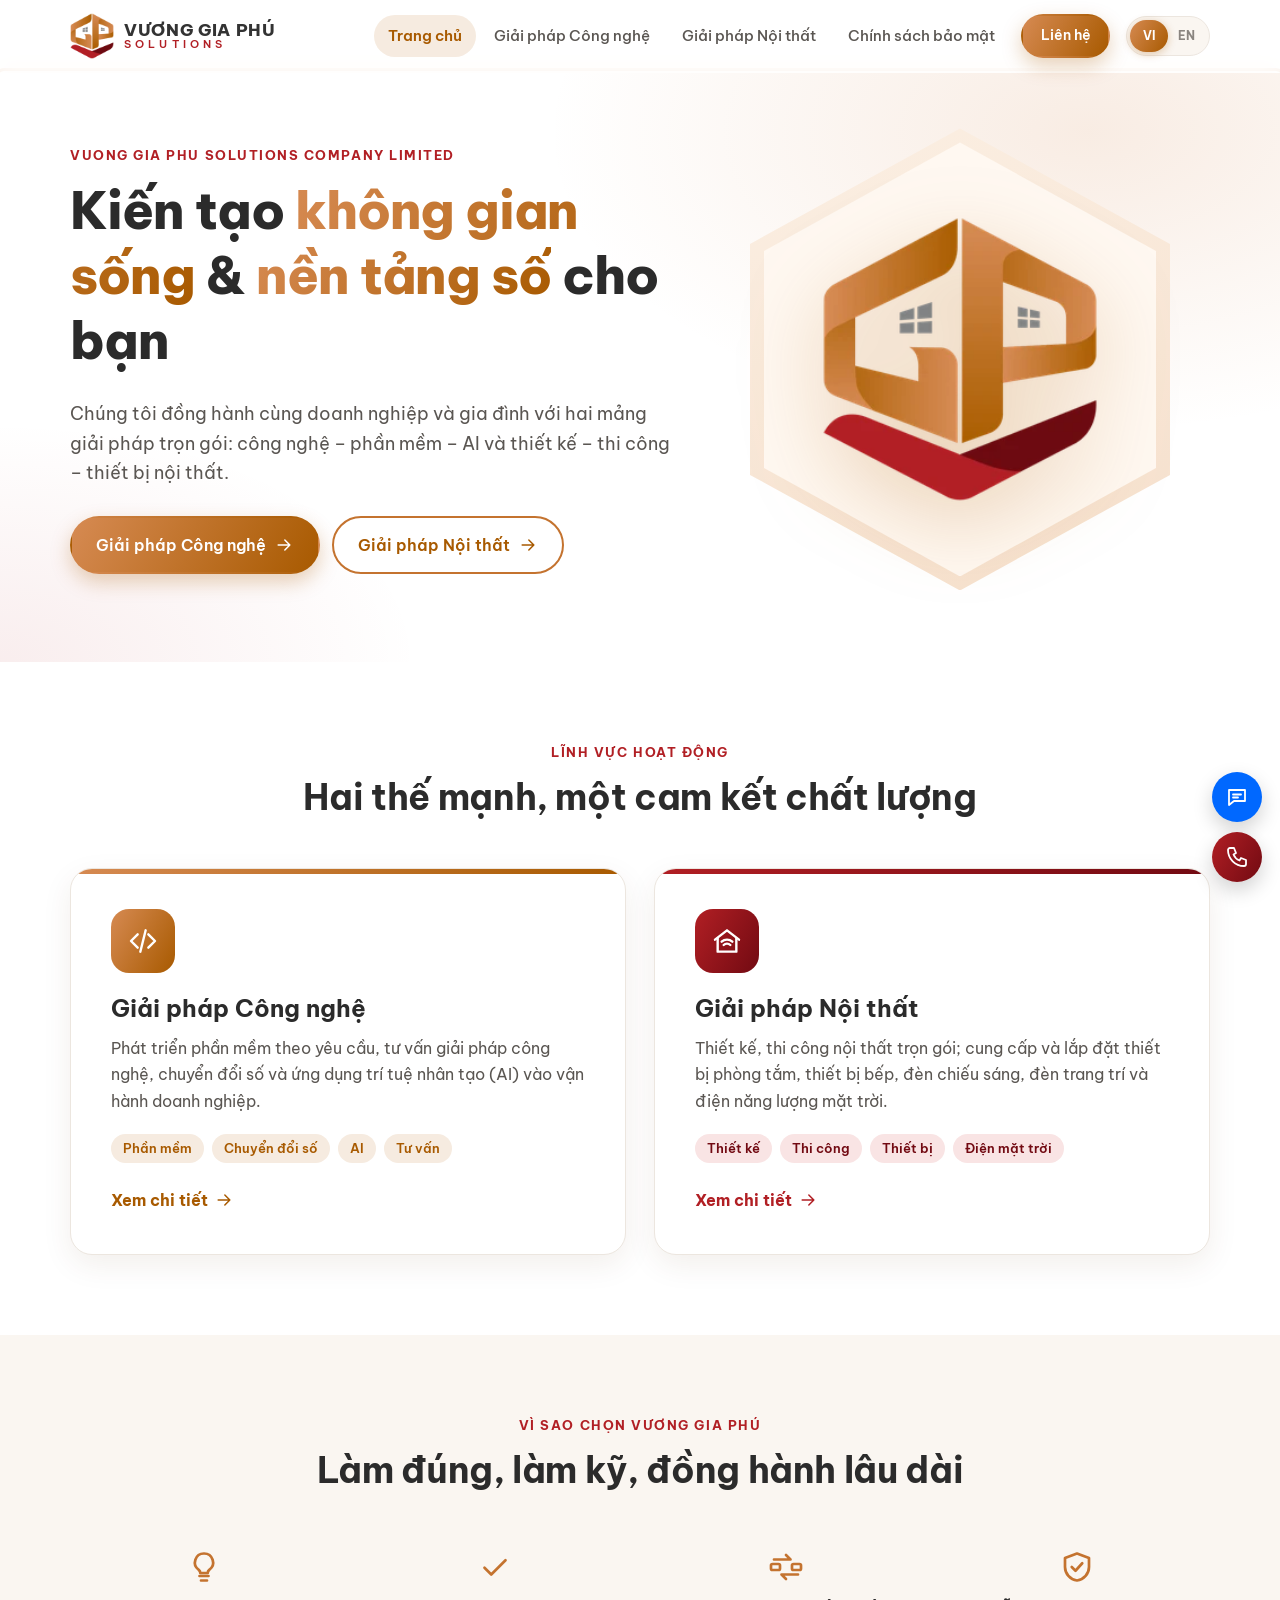
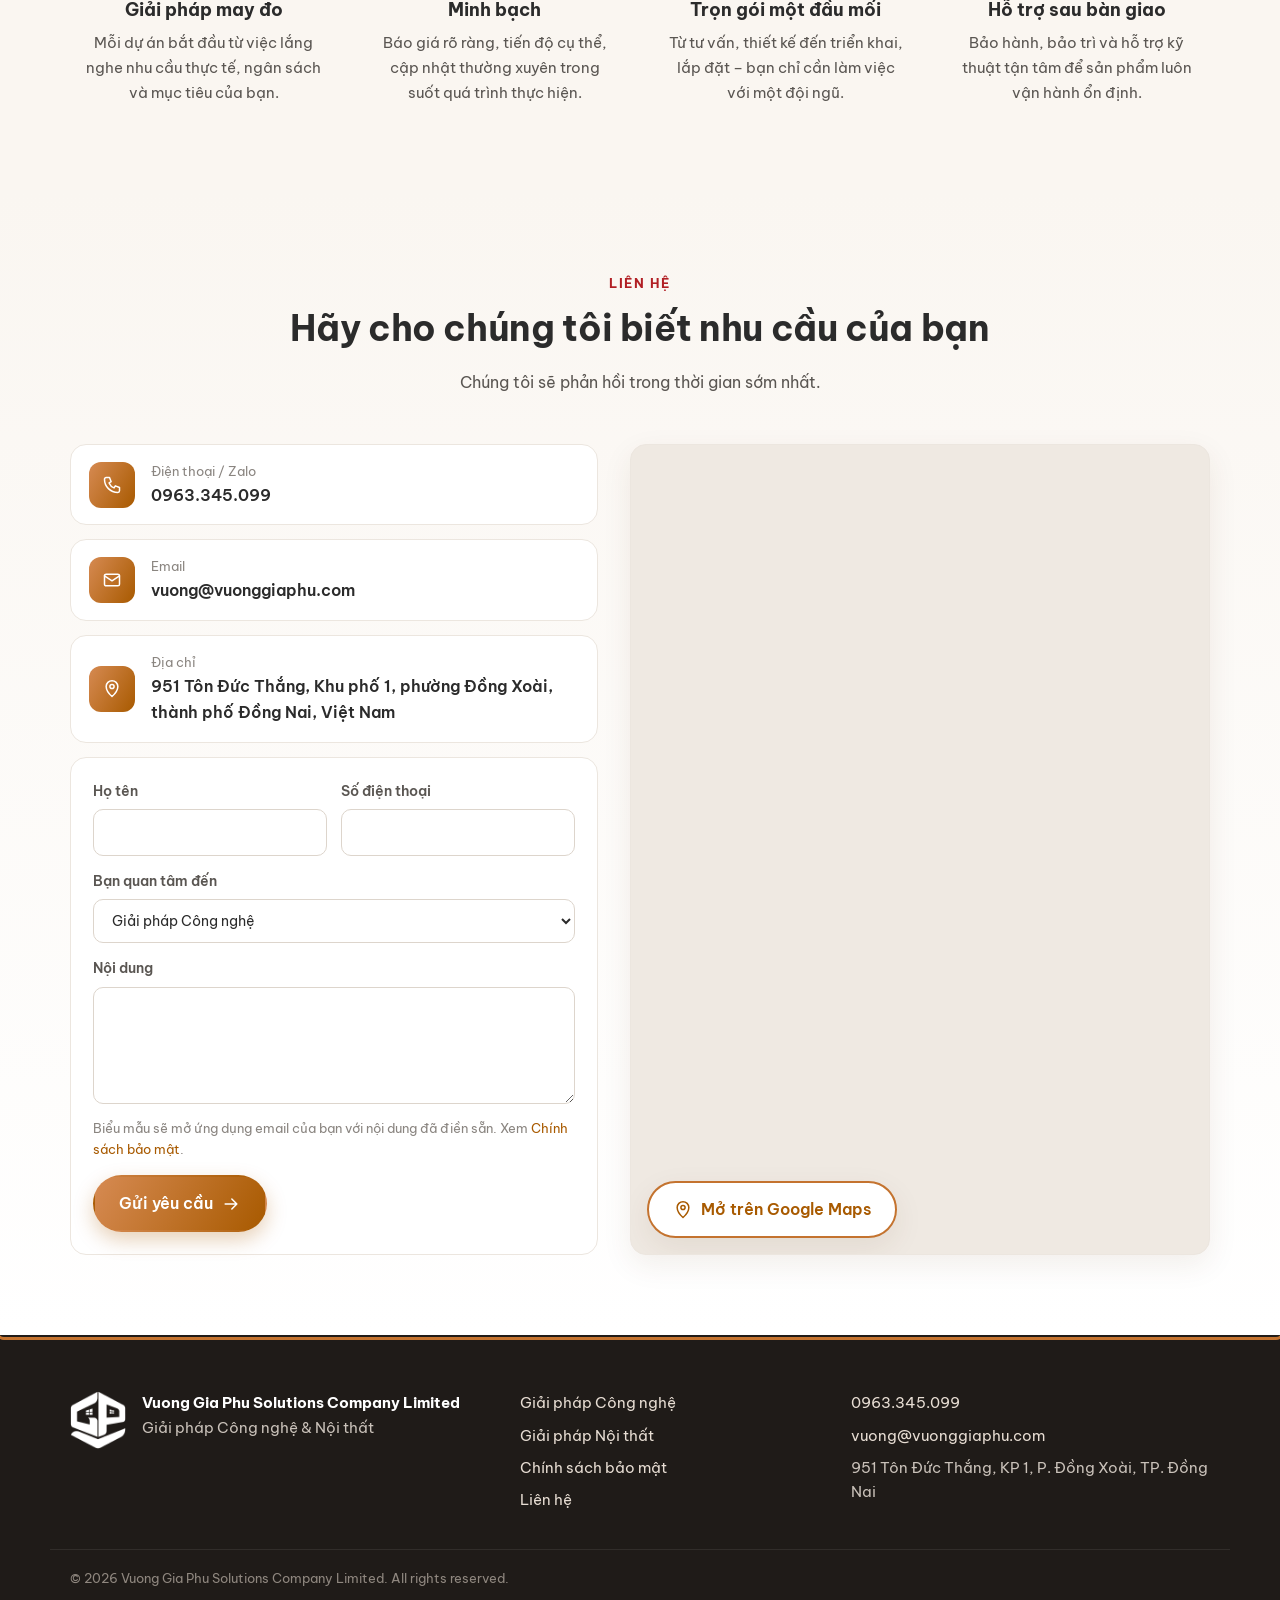
==== commit 122ee5c2: "Add English/Vietnamese language switcher Vietnamese stays in index.html as the default; English stri" ====
--- a/public/index.html
+++ b/public/index.html
@@ -7,9 +7,13 @@
   <meta name="description" content="Vuong Gia Phu Solutions Company Limited – phát triển phần mềm, tư vấn công nghệ, chuyển đổi số, ứng dụng AI; thiết kế, thi công nội thất và cung cấp, lắp đặt thiết bị nội thất, điện năng lượng mặt trời tại Đồng Nai.">
   <meta name="theme-color" content="#B5651D">
   <link rel="canonical" href="https://vuonggiaphu.com/">
+  <link rel="alternate" hreflang="vi" href="https://vuonggiaphu.com/">
+  <link rel="alternate" hreflang="en" href="https://vuonggiaphu.com/?lang=en">
+  <link rel="alternate" hreflang="x-default" href="https://vuonggiaphu.com/">
 
   <meta property="og:type" content="website">
   <meta property="og:locale" content="vi_VN">
+  <meta property="og:locale:alternate" content="en_US">
   <meta property="og:site_name" content="Vuong Gia Phu Solutions">
   <meta property="og:title" content="Vuong Gia Phu Solutions – Giải pháp Công nghệ &amp; Nội thất">
   <meta property="og:description" content="Phát triển phần mềm, chuyển đổi số, ứng dụng AI và giải pháp nội thất trọn gói: thiết kế, thi công, thiết bị bếp, phòng tắm, chiếu sáng, điện mặt trời.">
@@ -25,6 +29,22 @@
   <link rel="preconnect" href="https://fonts.gstatic.com" crossorigin>
   <link href="https://fonts.googleapis.com/css2?family=Be+Vietnam+Pro:wght@400;500;600;700;800&display=swap" rel="stylesheet">
   <link rel="stylesheet" href="assets/css/styles.css">
+
+  <!-- Pick the language before first paint to avoid a flash of Vietnamese text for English visitors -->
+  <script>
+    (function () {
+      var lang = new URLSearchParams(location.search).get('lang');
+      if (lang !== 'en' && lang !== 'vi') {
+        try { lang = localStorage.getItem('lang'); } catch (e) { lang = null; }
+      }
+      if (lang === 'en') {
+        var root = document.documentElement;
+        root.lang = 'en';
+        root.classList.add('i18n-pending');
+        setTimeout(function () { root.classList.remove('i18n-pending'); }, 1500);
+      }
+    })();
+  </script>
 
   <script type="application/ld+json">
   {
@@ -74,11 +94,18 @@
     <symbol id="i-chat" viewBox="0 0 24 24"><path d="M4 5h16v11H9l-5 4z"/><path d="M8 9.5h8M8 12.5h5"/></symbol>
   </svg>
 
-  <a class="skip-link" href="#main">Bỏ qua đến nội dung chính</a>
+  <!--
+    Translation: Vietnamese text lives in this file. English text lives in assets/js/i18n-en.js.
+    - data-i18n="key"            → element content is replaced with EN[key]
+    - data-i18n-attr="attr:key"  → attribute is replaced with EN[key] (several: "a:k1;b:k2")
+    - data-lang="vi|en"          → long-form blocks shown only in that language (privacy policy)
+  -->
+
+  <a class="skip-link" href="#main" data-i18n="skip">Bỏ qua đến nội dung chính</a>
 
   <header class="site-header" id="top">
     <div class="container header-inner">
-      <a class="brand" href="#trang-chu" aria-label="Vuong Gia Phu Solutions – Trang chủ">
+      <a class="brand" href="#trang-chu" aria-label="Vuong Gia Phu Solutions – Trang chủ" data-i18n-attr="aria-label:brand.aria">
         <img src="assets/img/logo-icon.webp" width="48" height="50" alt="">
         <span class="brand-text">
           <span class="brand-name">VƯƠNG GIA PHÚ</span>
@@ -86,16 +113,23 @@
         </span>
       </a>
 
-      <button class="nav-toggle" type="button" aria-controls="site-nav" aria-expanded="false" aria-label="Mở menu">
-        <svg class="icon"><use href="#i-menu"/></svg>
-      </button>
-
-      <nav class="site-nav" id="site-nav" aria-label="Điều hướng chính">
-        <a href="#trang-chu" data-route="trang-chu">Trang chủ</a>
-        <a href="#cong-nghe" data-route="cong-nghe">Giải pháp Công nghệ</a>
-        <a href="#noi-that" data-route="noi-that">Giải pháp Nội thất</a>
-        <a href="#chinh-sach-bao-mat" data-route="chinh-sach-bao-mat">Chính sách bảo mật</a>
-        <a href="#lien-he" class="btn btn-primary btn-sm nav-cta">Liên hệ</a>
+      <div class="header-actions">
+        <div class="lang-switch" role="group" aria-label="Ngôn ngữ / Language">
+          <button type="button" data-set-lang="vi" lang="vi" aria-pressed="true" title="Tiếng Việt">VI</button>
+          <button type="button" data-set-lang="en" lang="en" aria-pressed="false" title="English">EN</button>
+        </div>
+
+        <button class="nav-toggle" type="button" aria-controls="site-nav" aria-expanded="false" aria-label="Mở menu">
+          <svg class="icon"><use href="#i-menu"/></svg>
+        </button>
+      </div>
+
+      <nav class="site-nav" id="site-nav" aria-label="Điều hướng chính" data-i18n-attr="aria-label:nav.aria">
+        <a href="#trang-chu" data-route="trang-chu" data-i18n="nav.home">Trang chủ</a>
+        <a href="#cong-nghe" data-route="cong-nghe" data-i18n="nav.tech">Giải pháp Công nghệ</a>
+        <a href="#noi-that" data-route="noi-that" data-i18n="nav.interior">Giải pháp Nội thất</a>
+        <a href="#chinh-sach-bao-mat" data-route="chinh-sach-bao-mat" data-i18n="nav.privacy">Chính sách bảo mật</a>
+        <a href="#lien-he" class="btn btn-primary btn-sm nav-cta" data-i18n="nav.contact">Liên hệ</a>
       </nav>
     </div>
   </header>
@@ -108,11 +142,11 @@
         <div class="container hero-inner">
           <div class="hero-copy">
             <p class="eyebrow">Vuong Gia Phu Solutions Company Limited</p>
-            <h1 id="home-title">Kiến tạo <span class="text-grad">không gian sống</span> &amp; <span class="text-grad">nền tảng số</span> cho bạn</h1>
-            <p class="lead">Chúng tôi đồng hành cùng doanh nghiệp và gia đình với hai mảng giải pháp trọn gói: công nghệ – phần mềm – AI và thiết kế – thi công – thiết bị nội thất.</p>
+            <h1 id="home-title" data-i18n="home.title">Kiến tạo <span class="text-grad">không gian sống</span> &amp; <span class="text-grad">nền tảng số</span> cho bạn</h1>
+            <p class="lead" data-i18n="home.lead">Chúng tôi đồng hành cùng doanh nghiệp và gia đình với hai mảng giải pháp trọn gói: công nghệ – phần mềm – AI và thiết kế – thi công – thiết bị nội thất.</p>
             <div class="hero-actions">
-              <a class="btn btn-primary" href="#cong-nghe">Giải pháp Công nghệ <svg class="icon"><use href="#i-arrow"/></svg></a>
-              <a class="btn btn-outline" href="#noi-that">Giải pháp Nội thất <svg class="icon"><use href="#i-arrow"/></svg></a>
+              <a class="btn btn-primary" href="#cong-nghe"><span data-i18n="nav.tech">Giải pháp Công nghệ</span> <svg class="icon"><use href="#i-arrow"/></svg></a>
+              <a class="btn btn-outline" href="#noi-that"><span data-i18n="nav.interior">Giải pháp Nội thất</span> <svg class="icon"><use href="#i-arrow"/></svg></a>
             </div>
           </div>
           <div class="hero-visual" aria-hidden="true">
@@ -125,27 +159,27 @@
       <div class="section">
         <div class="container">
           <div class="section-head">
-            <p class="eyebrow">Lĩnh vực hoạt động</p>
-            <h2>Hai thế mạnh, một cam kết chất lượng</h2>
+            <p class="eyebrow" data-i18n="home.fields.eyebrow">Lĩnh vực hoạt động</p>
+            <h2 data-i18n="home.fields.title">Hai thế mạnh, một cam kết chất lượng</h2>
           </div>
           <div class="pillars">
             <a class="pillar pillar-tech" href="#cong-nghe">
               <span class="pillar-icon"><svg class="icon"><use href="#i-code"/></svg></span>
-              <h3>Giải pháp Công nghệ</h3>
-              <p>Phát triển phần mềm theo yêu cầu, tư vấn giải pháp công nghệ, chuyển đổi số và ứng dụng trí tuệ nhân tạo (AI) vào vận hành doanh nghiệp.</p>
+              <h3 data-i18n="nav.tech">Giải pháp Công nghệ</h3>
+              <p data-i18n="home.tech.desc">Phát triển phần mềm theo yêu cầu, tư vấn giải pháp công nghệ, chuyển đổi số và ứng dụng trí tuệ nhân tạo (AI) vào vận hành doanh nghiệp.</p>
               <ul class="tags">
-                <li>Phần mềm</li><li>Chuyển đổi số</li><li>AI</li><li>Tư vấn</li>
+                <li data-i18n="tag.software">Phần mềm</li><li data-i18n="tag.digital">Chuyển đổi số</li><li>AI</li><li data-i18n="tag.consulting">Tư vấn</li>
               </ul>
-              <span class="pillar-link">Xem chi tiết <svg class="icon"><use href="#i-arrow"/></svg></span>
+              <span class="pillar-link"><span data-i18n="home.more">Xem chi tiết</span> <svg class="icon"><use href="#i-arrow"/></svg></span>
             </a>
             <a class="pillar pillar-interior" href="#noi-that">
               <span class="pillar-icon"><svg class="icon"><use href="#i-home"/></svg></span>
-              <h3>Giải pháp Nội thất</h3>
-              <p>Thiết kế, thi công nội thất trọn gói; cung cấp và lắp đặt thiết bị phòng tắm, thiết bị bếp, đèn chiếu sáng, đèn trang trí và điện năng lượng mặt trời.</p>
+              <h3 data-i18n="nav.interior">Giải pháp Nội thất</h3>
+              <p data-i18n="home.interior.desc">Thiết kế, thi công nội thất trọn gói; cung cấp và lắp đặt thiết bị phòng tắm, thiết bị bếp, đèn chiếu sáng, đèn trang trí và điện năng lượng mặt trời.</p>
               <ul class="tags">
-                <li>Thiết kế</li><li>Thi công</li><li>Thiết bị</li><li>Điện mặt trời</li>
+                <li data-i18n="tag.design">Thiết kế</li><li data-i18n="tag.build">Thi công</li><li data-i18n="tag.equipment">Thiết bị</li><li data-i18n="tag.solar">Điện mặt trời</li>
               </ul>
-              <span class="pillar-link">Xem chi tiết <svg class="icon"><use href="#i-arrow"/></svg></span>
+              <span class="pillar-link"><span data-i18n="home.more">Xem chi tiết</span> <svg class="icon"><use href="#i-arrow"/></svg></span>
             </a>
           </div>
         </div>
@@ -154,29 +188,29 @@
       <div class="section section-alt">
         <div class="container">
           <div class="section-head">
-            <p class="eyebrow">Vì sao chọn Vương Gia Phú</p>
-            <h2>Làm đúng, làm kỹ, đồng hành lâu dài</h2>
+            <p class="eyebrow" data-i18n="home.why.eyebrow">Vì sao chọn Vương Gia Phú</p>
+            <h2 data-i18n="home.why.title">Làm đúng, làm kỹ, đồng hành lâu dài</h2>
           </div>
           <div class="grid grid-4">
             <div class="feature">
               <svg class="icon icon-lg"><use href="#i-bulb"/></svg>
-              <h3>Giải pháp may đo</h3>
-              <p>Mỗi dự án bắt đầu từ việc lắng nghe nhu cầu thực tế, ngân sách và mục tiêu của bạn.</p>
+              <h3 data-i18n="home.why1.t">Giải pháp may đo</h3>
+              <p data-i18n="home.why1.d">Mỗi dự án bắt đầu từ việc lắng nghe nhu cầu thực tế, ngân sách và mục tiêu của bạn.</p>
             </div>
             <div class="feature">
               <svg class="icon icon-lg"><use href="#i-check"/></svg>
-              <h3>Minh bạch</h3>
-              <p>Báo giá rõ ràng, tiến độ cụ thể, cập nhật thường xuyên trong suốt quá trình thực hiện.</p>
+              <h3 data-i18n="home.why2.t">Minh bạch</h3>
+              <p data-i18n="home.why2.d">Báo giá rõ ràng, tiến độ cụ thể, cập nhật thường xuyên trong suốt quá trình thực hiện.</p>
             </div>
             <div class="feature">
               <svg class="icon icon-lg"><use href="#i-transform"/></svg>
-              <h3>Trọn gói một đầu mối</h3>
-              <p>Từ tư vấn, thiết kế đến triển khai, lắp đặt – bạn chỉ cần làm việc với một đội ngũ.</p>
+              <h3 data-i18n="home.why3.t">Trọn gói một đầu mối</h3>
+              <p data-i18n="home.why3.d">Từ tư vấn, thiết kế đến triển khai, lắp đặt – bạn chỉ cần làm việc với một đội ngũ.</p>
             </div>
             <div class="feature">
               <svg class="icon icon-lg"><use href="#i-shield"/></svg>
-              <h3>Hỗ trợ sau bàn giao</h3>
-              <p>Bảo hành, bảo trì và hỗ trợ kỹ thuật tận tâm để sản phẩm luôn vận hành ổn định.</p>
+              <h3 data-i18n="home.why4.t">Hỗ trợ sau bàn giao</h3>
+              <p data-i18n="home.why4.d">Bảo hành, bảo trì và hỗ trợ kỹ thuật tận tâm để sản phẩm luôn vận hành ổn định.</p>
             </div>
           </div>
         </div>
@@ -187,49 +221,49 @@
     <section class="view" data-view="cong-nghe" aria-labelledby="tech-title" hidden>
       <div class="page-hero page-hero-tech">
         <div class="container">
-          <p class="eyebrow">Giải pháp Công nghệ</p>
-          <h1 id="tech-title">Công nghệ đúng nhu cầu, <span class="text-grad">tăng trưởng</span> bền vững</h1>
-          <p class="lead">Từ ý tưởng đến sản phẩm vận hành thực tế: chúng tôi xây dựng phần mềm, tư vấn kiến trúc công nghệ, dẫn dắt chuyển đổi số và đưa AI vào công việc hằng ngày của doanh nghiệp.</p>
-          <a class="btn btn-primary" href="#lien-he">Nhận tư vấn miễn phí <svg class="icon"><use href="#i-arrow"/></svg></a>
+          <p class="eyebrow" data-i18n="nav.tech">Giải pháp Công nghệ</p>
+          <h1 id="tech-title" data-i18n="tech.title">Công nghệ đúng nhu cầu, <span class="text-grad">tăng trưởng</span> bền vững</h1>
+          <p class="lead" data-i18n="tech.lead">Từ ý tưởng đến sản phẩm vận hành thực tế: chúng tôi xây dựng phần mềm, tư vấn kiến trúc công nghệ, dẫn dắt chuyển đổi số và đưa AI vào công việc hằng ngày của doanh nghiệp.</p>
+          <a class="btn btn-primary" href="#lien-he"><span data-i18n="tech.cta">Nhận tư vấn miễn phí</span> <svg class="icon"><use href="#i-arrow"/></svg></a>
         </div>
       </div>
 
       <div class="section">
         <div class="container">
           <div class="section-head">
-            <p class="eyebrow">Dịch vụ</p>
-            <h2>Chúng tôi có thể giúp gì cho bạn?</h2>
+            <p class="eyebrow" data-i18n="tech.services.eyebrow">Dịch vụ</p>
+            <h2 data-i18n="tech.services.title">Chúng tôi có thể giúp gì cho bạn?</h2>
           </div>
           <div class="grid grid-3">
             <article class="card">
               <span class="card-icon"><svg class="icon"><use href="#i-code"/></svg></span>
-              <h3>Phát triển phần mềm</h3>
-              <p>Website, ứng dụng di động, hệ thống quản trị nội bộ (ERP, CRM, quản lý bán hàng, kho, nhân sự) được thiết kế theo đúng quy trình của bạn.</p>
+              <h3 data-i18n="tech.s1.t">Phát triển phần mềm</h3>
+              <p data-i18n="tech.s1.d">Website, ứng dụng di động, hệ thống quản trị nội bộ (ERP, CRM, quản lý bán hàng, kho, nhân sự) được thiết kế theo đúng quy trình của bạn.</p>
             </article>
             <article class="card">
               <span class="card-icon"><svg class="icon"><use href="#i-bulb"/></svg></span>
-              <h3>Tư vấn giải pháp công nghệ</h3>
-              <p>Đánh giá hiện trạng, lựa chọn nền tảng, thiết kế kiến trúc hệ thống và lộ trình đầu tư công nghệ tối ưu chi phí.</p>
+              <h3 data-i18n="tech.s2.t">Tư vấn giải pháp công nghệ</h3>
+              <p data-i18n="tech.s2.d">Đánh giá hiện trạng, lựa chọn nền tảng, thiết kế kiến trúc hệ thống và lộ trình đầu tư công nghệ tối ưu chi phí.</p>
             </article>
             <article class="card">
               <span class="card-icon"><svg class="icon"><use href="#i-transform"/></svg></span>
-              <h3>Chuyển đổi số</h3>
-              <p>Số hóa quy trình, tự động hóa nghiệp vụ, xây dựng dữ liệu tập trung và báo cáo quản trị theo thời gian thực.</p>
+              <h3 data-i18n="tag.digital">Chuyển đổi số</h3>
+              <p data-i18n="tech.s3.d">Số hóa quy trình, tự động hóa nghiệp vụ, xây dựng dữ liệu tập trung và báo cáo quản trị theo thời gian thực.</p>
             </article>
             <article class="card">
               <span class="card-icon"><svg class="icon"><use href="#i-ai"/></svg></span>
-              <h3>Ứng dụng AI</h3>
-              <p>Chatbot chăm sóc khách hàng, trợ lý AI nội bộ, xử lý tài liệu, phân tích dữ liệu và tự động hóa công việc lặp lại bằng trí tuệ nhân tạo.</p>
+              <h3 data-i18n="tech.s4.t">Ứng dụng AI</h3>
+              <p data-i18n="tech.s4.d">Chatbot chăm sóc khách hàng, trợ lý AI nội bộ, xử lý tài liệu, phân tích dữ liệu và tự động hóa công việc lặp lại bằng trí tuệ nhân tạo.</p>
             </article>
             <article class="card">
               <span class="card-icon"><svg class="icon"><use href="#i-cloud"/></svg></span>
-              <h3>Cloud &amp; tích hợp hệ thống</h3>
-              <p>Triển khai hạ tầng đám mây, tích hợp API giữa các phần mềm, cổng thanh toán, hóa đơn điện tử và nền tảng thương mại điện tử.</p>
+              <h3 data-i18n="tech.s5.t">Cloud &amp; tích hợp hệ thống</h3>
+              <p data-i18n="tech.s5.d">Triển khai hạ tầng đám mây, tích hợp API giữa các phần mềm, cổng thanh toán, hóa đơn điện tử và nền tảng thương mại điện tử.</p>
             </article>
             <article class="card">
               <span class="card-icon"><svg class="icon"><use href="#i-shield"/></svg></span>
-              <h3>Bảo trì &amp; hỗ trợ vận hành</h3>
-              <p>Giám sát, sao lưu, cập nhật bảo mật và nâng cấp tính năng định kỳ để hệ thống luôn ổn định, an toàn.</p>
+              <h3 data-i18n="tech.s6.t">Bảo trì &amp; hỗ trợ vận hành</h3>
+              <p data-i18n="tech.s6.d">Giám sát, sao lưu, cập nhật bảo mật và nâng cấp tính năng định kỳ để hệ thống luôn ổn định, an toàn.</p>
             </article>
           </div>
         </div>
@@ -238,15 +272,15 @@
       <div class="section section-alt">
         <div class="container">
           <div class="section-head">
-            <p class="eyebrow">Quy trình làm việc</p>
-            <h2>5 bước rõ ràng từ ý tưởng đến vận hành</h2>
+            <p class="eyebrow" data-i18n="tech.process.eyebrow">Quy trình làm việc</p>
+            <h2 data-i18n="tech.process.title">5 bước rõ ràng từ ý tưởng đến vận hành</h2>
           </div>
           <ol class="steps">
-            <li><h3>Tìm hiểu nhu cầu</h3><p>Trao đổi mục tiêu, hiện trạng và ngân sách.</p></li>
-            <li><h3>Đề xuất giải pháp</h3><p>Phạm vi, công nghệ, tiến độ và báo giá chi tiết.</p></li>
-            <li><h3>Phát triển</h3><p>Làm việc theo từng giai đoạn, demo định kỳ.</p></li>
-            <li><h3>Triển khai</h3><p>Kiểm thử, chuyển giao dữ liệu, đào tạo người dùng.</p></li>
-            <li><h3>Vận hành &amp; hỗ trợ</h3><p>Bảo hành, bảo trì và cải tiến liên tục.</p></li>
+            <li><h3 data-i18n="tech.p1.t">Tìm hiểu nhu cầu</h3><p data-i18n="tech.p1.d">Trao đổi mục tiêu, hiện trạng và ngân sách.</p></li>
+            <li><h3 data-i18n="tech.p2.t">Đề xuất giải pháp</h3><p data-i18n="tech.p2.d">Phạm vi, công nghệ, tiến độ và báo giá chi tiết.</p></li>
+            <li><h3 data-i18n="tech.p3.t">Phát triển</h3><p data-i18n="tech.p3.d">Làm việc theo từng giai đoạn, demo định kỳ.</p></li>
+            <li><h3 data-i18n="tech.p4.t">Triển khai</h3><p data-i18n="tech.p4.d">Kiểm thử, chuyển giao dữ liệu, đào tạo người dùng.</p></li>
+            <li><h3 data-i18n="tech.p5.t">Vận hành &amp; hỗ trợ</h3><p data-i18n="tech.p5.d">Bảo hành, bảo trì và cải tiến liên tục.</p></li>
           </ol>
         </div>
       </div>
@@ -255,10 +289,10 @@
         <div class="container">
           <div class="cta-band">
             <div>
-              <h2>Bạn đang có ý tưởng hoặc bài toán cần giải?</h2>
-              <p>Hãy chia sẻ với chúng tôi – buổi tư vấn đầu tiên hoàn toàn miễn phí.</p>
+              <h2 data-i18n="tech.band.title">Bạn đang có ý tưởng hoặc bài toán cần giải?</h2>
+              <p data-i18n="tech.band.text">Hãy chia sẻ với chúng tôi – buổi tư vấn đầu tiên hoàn toàn miễn phí.</p>
             </div>
-            <a class="btn btn-light" href="#lien-he">Liên hệ ngay <svg class="icon"><use href="#i-arrow"/></svg></a>
+            <a class="btn btn-light" href="#lien-he"><span data-i18n="cta.contactNow">Liên hệ ngay</span> <svg class="icon"><use href="#i-arrow"/></svg></a>
           </div>
         </div>
       </div>
@@ -268,59 +302,59 @@
     <section class="view" data-view="noi-that" aria-labelledby="interior-title" hidden>
       <div class="page-hero page-hero-interior">
         <div class="container">
-          <p class="eyebrow">Giải pháp Nội thất</p>
-          <h1 id="interior-title">Không gian <span class="text-grad">đẹp</span>, tiện nghi &amp; <span class="text-grad">tiết kiệm</span> năng lượng</h1>
-          <p class="lead">Thiết kế và thi công nội thất trọn gói, cung cấp và lắp đặt thiết bị chính hãng – từ phòng tắm, căn bếp, hệ thống chiếu sáng đến điện năng lượng mặt trời.</p>
-          <a class="btn btn-primary" href="#lien-he">Đặt lịch khảo sát <svg class="icon"><use href="#i-arrow"/></svg></a>
+          <p class="eyebrow" data-i18n="nav.interior">Giải pháp Nội thất</p>
+          <h1 id="interior-title" data-i18n="int.title">Không gian <span class="text-grad">đẹp</span>, tiện nghi &amp; <span class="text-grad">tiết kiệm</span> năng lượng</h1>
+          <p class="lead" data-i18n="int.lead">Thiết kế và thi công nội thất trọn gói, cung cấp và lắp đặt thiết bị chính hãng – từ phòng tắm, căn bếp, hệ thống chiếu sáng đến điện năng lượng mặt trời.</p>
+          <a class="btn btn-primary" href="#lien-he"><span data-i18n="int.cta">Đặt lịch khảo sát</span> <svg class="icon"><use href="#i-arrow"/></svg></a>
         </div>
       </div>
 
       <div class="section">
         <div class="container">
           <div class="section-head">
-            <p class="eyebrow">Dịch vụ &amp; sản phẩm</p>
-            <h2>Trọn gói cho ngôi nhà và công trình của bạn</h2>
+            <p class="eyebrow" data-i18n="int.services.eyebrow">Dịch vụ &amp; sản phẩm</p>
+            <h2 data-i18n="int.services.title">Trọn gói cho ngôi nhà và công trình của bạn</h2>
           </div>
           <div class="grid grid-4">
             <article class="card">
               <span class="card-icon"><svg class="icon"><use href="#i-ruler"/></svg></span>
-              <h3>Thiết kế nội thất</h3>
-              <p>Nhà ở, căn hộ, văn phòng, showroom, nhà hàng – phương án 2D/3D sát thực tế, phù hợp phong cách và ngân sách.</p>
+              <h3 data-i18n="int.s1.t">Thiết kế nội thất</h3>
+              <p data-i18n="int.s1.d">Nhà ở, căn hộ, văn phòng, showroom, nhà hàng – phương án 2D/3D sát thực tế, phù hợp phong cách và ngân sách.</p>
             </article>
             <article class="card">
               <span class="card-icon"><svg class="icon"><use href="#i-hammer"/></svg></span>
-              <h3>Thi công nội thất</h3>
-              <p>Thi công hoàn thiện, đồ gỗ, trần, vách, sàn với đội thợ lành nghề, giám sát chặt chẽ, đúng tiến độ.</p>
+              <h3 data-i18n="int.s2.t">Thi công nội thất</h3>
+              <p data-i18n="int.s2.d">Thi công hoàn thiện, đồ gỗ, trần, vách, sàn với đội thợ lành nghề, giám sát chặt chẽ, đúng tiến độ.</p>
             </article>
             <article class="card">
               <span class="card-icon"><svg class="icon"><use href="#i-bath"/></svg></span>
-              <h3>Thiết bị phòng tắm</h3>
-              <p>Bồn cầu, lavabo, sen vòi, bồn tắm, gương, phụ kiện – đa dạng thương hiệu, lắp đặt tận nơi.</p>
+              <h3 data-i18n="int.s3.t">Thiết bị phòng tắm</h3>
+              <p data-i18n="int.s3.d">Bồn cầu, lavabo, sen vòi, bồn tắm, gương, phụ kiện – đa dạng thương hiệu, lắp đặt tận nơi.</p>
             </article>
             <article class="card">
               <span class="card-icon"><svg class="icon"><use href="#i-kitchen"/></svg></span>
-              <h3>Thiết bị bếp</h3>
-              <p>Tủ bếp, bếp từ, máy hút mùi, chậu rửa, lò nướng, máy rửa bát – đồng bộ, an toàn, tiện dụng.</p>
+              <h3 data-i18n="int.s4.t">Thiết bị bếp</h3>
+              <p data-i18n="int.s4.d">Tủ bếp, bếp từ, máy hút mùi, chậu rửa, lò nướng, máy rửa bát – đồng bộ, an toàn, tiện dụng.</p>
             </article>
             <article class="card">
               <span class="card-icon"><svg class="icon"><use href="#i-lamp"/></svg></span>
-              <h3>Đèn chiếu sáng</h3>
-              <p>Giải pháp chiếu sáng LED tiết kiệm điện cho nhà ở, văn phòng, nhà xưởng và cảnh quan.</p>
+              <h3 data-i18n="int.s5.t">Đèn chiếu sáng</h3>
+              <p data-i18n="int.s5.d">Giải pháp chiếu sáng LED tiết kiệm điện cho nhà ở, văn phòng, nhà xưởng và cảnh quan.</p>
             </article>
             <article class="card">
               <span class="card-icon"><svg class="icon"><use href="#i-chandelier"/></svg></span>
-              <h3>Đèn trang trí</h3>
-              <p>Đèn chùm, đèn thả, đèn tường, đèn hắt – tạo điểm nhấn sang trọng cho không gian.</p>
+              <h3 data-i18n="int.s6.t">Đèn trang trí</h3>
+              <p data-i18n="int.s6.d">Đèn chùm, đèn thả, đèn tường, đèn hắt – tạo điểm nhấn sang trọng cho không gian.</p>
             </article>
             <article class="card">
               <span class="card-icon"><svg class="icon"><use href="#i-solar"/></svg></span>
-              <h3>Điện năng lượng mặt trời</h3>
-              <p>Khảo sát, thiết kế, lắp đặt hệ thống điện mặt trời áp mái hòa lưới, có lưu trữ cho gia đình và doanh nghiệp.</p>
+              <h3 data-i18n="int.s7.t">Điện năng lượng mặt trời</h3>
+              <p data-i18n="int.s7.d">Khảo sát, thiết kế, lắp đặt hệ thống điện mặt trời áp mái hòa lưới, có lưu trữ cho gia đình và doanh nghiệp.</p>
             </article>
             <article class="card">
               <span class="card-icon"><svg class="icon"><use href="#i-home"/></svg></span>
-              <h3>Nhà thông minh</h3>
-              <p>Kết hợp thế mạnh công nghệ: điều khiển chiếu sáng, rèm, camera, khóa cửa thông minh qua điện thoại.</p>
+              <h3 data-i18n="int.s8.t">Nhà thông minh</h3>
+              <p data-i18n="int.s8.d">Kết hợp thế mạnh công nghệ: điều khiển chiếu sáng, rèm, camera, khóa cửa thông minh qua điện thoại.</p>
             </article>
           </div>
         </div>
@@ -329,15 +363,15 @@
       <div class="section section-alt">
         <div class="container">
           <div class="section-head">
-            <p class="eyebrow">Quy trình thực hiện</p>
-            <h2>Rõ ràng từ khảo sát đến bàn giao</h2>
+            <p class="eyebrow" data-i18n="int.process.eyebrow">Quy trình thực hiện</p>
+            <h2 data-i18n="int.process.title">Rõ ràng từ khảo sát đến bàn giao</h2>
           </div>
           <ol class="steps">
-            <li><h3>Khảo sát</h3><p>Đo đạc hiện trạng, ghi nhận nhu cầu và phong cách.</p></li>
-            <li><h3>Thiết kế</h3><p>Lên phương án 2D/3D, chỉnh sửa đến khi bạn hài lòng.</p></li>
-            <li><h3>Báo giá</h3><p>Dự toán chi tiết vật tư, thiết bị và nhân công.</p></li>
-            <li><h3>Thi công &amp; lắp đặt</h3><p>Đúng thiết kế, đúng tiến độ, có giám sát.</p></li>
-            <li><h3>Bàn giao &amp; bảo hành</h3><p>Nghiệm thu, hướng dẫn sử dụng, bảo hành dài hạn.</p></li>
+            <li><h3 data-i18n="int.p1.t">Khảo sát</h3><p data-i18n="int.p1.d">Đo đạc hiện trạng, ghi nhận nhu cầu và phong cách.</p></li>
+            <li><h3 data-i18n="int.p2.t">Thiết kế</h3><p data-i18n="int.p2.d">Lên phương án 2D/3D, chỉnh sửa đến khi bạn hài lòng.</p></li>
+            <li><h3 data-i18n="int.p3.t">Báo giá</h3><p data-i18n="int.p3.d">Dự toán chi tiết vật tư, thiết bị và nhân công.</p></li>
+            <li><h3 data-i18n="int.p4.t">Thi công &amp; lắp đặt</h3><p data-i18n="int.p4.d">Đúng thiết kế, đúng tiến độ, có giám sát.</p></li>
+            <li><h3 data-i18n="int.p5.t">Bàn giao &amp; bảo hành</h3><p data-i18n="int.p5.d">Nghiệm thu, hướng dẫn sử dụng, bảo hành dài hạn.</p></li>
           </ol>
         </div>
       </div>
@@ -346,10 +380,10 @@
         <div class="container">
           <div class="cta-band">
             <div>
-              <h2>Sẵn sàng làm mới không gian của bạn?</h2>
-              <p>Liên hệ để được khảo sát và tư vấn phương án phù hợp.</p>
+              <h2 data-i18n="int.band.title">Sẵn sàng làm mới không gian của bạn?</h2>
+              <p data-i18n="int.band.text">Liên hệ để được khảo sát và tư vấn phương án phù hợp.</p>
             </div>
-            <a class="btn btn-light" href="#lien-he">Liên hệ ngay <svg class="icon"><use href="#i-arrow"/></svg></a>
+            <a class="btn btn-light" href="#lien-he"><span data-i18n="cta.contactNow">Liên hệ ngay</span> <svg class="icon"><use href="#i-arrow"/></svg></a>
           </div>
         </div>
       </div>
@@ -359,14 +393,15 @@
     <section class="view" data-view="chinh-sach-bao-mat" aria-labelledby="privacy-title" hidden>
       <div class="page-hero page-hero-plain">
         <div class="container">
-          <p class="eyebrow">Pháp lý</p>
-          <h1 id="privacy-title">Chính sách bảo mật</h1>
-          <p class="lead">Cập nhật lần cuối: 12/10/2026</p>
+          <p class="eyebrow" data-i18n="pp.eyebrow">Pháp lý</p>
+          <h1 id="privacy-title" data-i18n="nav.privacy">Chính sách bảo mật</h1>
+          <p class="lead" data-i18n="pp.updated">Cập nhật lần cuối: 12/10/2026</p>
         </div>
       </div>
 
       <div class="section">
-        <div class="container privacy">
+        <!-- Vietnamese version -->
+        <div class="container privacy" data-lang="vi" lang="vi">
           <nav class="toc" aria-label="Mục lục chính sách">
             <p class="toc-title">Mục lục</p>
             <ol>
@@ -400,7 +435,7 @@
               <li>Thông tin thanh toán, xuất hóa đơn khi phát sinh giao dịch.</li>
             </ul>
             <p><strong>b) Dữ liệu kỹ thuật tự động</strong> khi bạn truy cập website, như địa chỉ IP, loại trình duyệt, thiết bị, thời gian truy cập. Các dữ liệu này chủ yếu được ghi nhận bởi nhà cung cấp dịch vụ lưu trữ website (hosting) phục vụ vận hành và bảo mật.</p>
-            <p>Website này <strong>không sử dụng cookie quảng cáo</strong> và không yêu cầu bạn tạo tài khoản. Chúng tôi <strong>không chủ động thu thập dữ liệu cá nhân nhạy cảm</strong> (như tình trạng sức khỏe, tôn giáo, dữ liệu sinh trắc học…) trừ khi thật sự cần thiết cho việc thực hiện hợp đồng và có sự đồng ý rõ ràng của bạn.</p>
+            <p>Website này <strong>không sử dụng cookie quảng cáo</strong> và không yêu cầu bạn tạo tài khoản. Lựa chọn ngôn ngữ của bạn được lưu ngay trên trình duyệt (localStorage) và không gửi về máy chủ. Chúng tôi <strong>không chủ động thu thập dữ liệu cá nhân nhạy cảm</strong> (như tình trạng sức khỏe, tôn giáo, dữ liệu sinh trắc học…) trừ khi thật sự cần thiết cho việc thực hiện hợp đồng và có sự đồng ý rõ ràng của bạn.</p>
 
             <h2 id="pp-3">3. Mục đích xử lý dữ liệu</h2>
             <ul>
@@ -466,6 +501,108 @@
               Điện thoại: <a href="tel:+84963345099">0963.345.099</a></p>
           </article>
         </div>
+
+        <!-- English version -->
+        <div class="container privacy" data-lang="en" lang="en">
+          <nav class="toc" aria-label="Policy contents">
+            <p class="toc-title">Contents</p>
+            <ol>
+              <li><a href="#pp-en-1">Introduction</a></li>
+              <li><a href="#pp-en-2">Data we collect</a></li>
+              <li><a href="#pp-en-3">How we use your data</a></li>
+              <li><a href="#pp-en-4">Legal basis</a></li>
+              <li><a href="#pp-en-5">Sharing your data</a></li>
+              <li><a href="#pp-en-6">Third-party services</a></li>
+              <li><a href="#pp-en-7">Retention</a></li>
+              <li><a href="#pp-en-8">Data security</a></li>
+              <li><a href="#pp-en-9">Your rights</a></li>
+              <li><a href="#pp-en-10">Children's data</a></li>
+              <li><a href="#pp-en-11">Changes to this policy</a></li>
+              <li><a href="#pp-en-12">Contact</a></li>
+            </ol>
+          </nav>
+
+          <article class="prose">
+            <h2 id="pp-en-1">1. Introduction</h2>
+            <p><strong>Vuong Gia Phu Solutions Company Limited</strong> (“<strong>Vuong Gia Phu</strong>”, “<strong>we</strong>”, “<strong>us</strong>”) respects and is committed to protecting the personal data of our customers, partners and website visitors (“<strong>you</strong>”). This policy explains what data we collect, why we use it, who we share it with, how long we keep it and what rights you have over it.</p>
+            <p>This policy applies to this website and to our consulting, services and products in the technology and interior sectors. It is written in accordance with Vietnamese personal data protection law, including the Law on Personal Data Protection, Decree No. 13/2023/ND-CP and related guiding, amending and supplementing regulations. If the English and Vietnamese versions differ, the Vietnamese version prevails.</p>
+
+            <h2 id="pp-en-2">2. Data we collect</h2>
+            <p><strong>a) Data you provide</strong> when you contact us by email, phone, Zalo or the contact form, or when you sign a contract:</p>
+            <ul>
+              <li>Full name, phone number, email address;</li>
+              <li>Company name, job title, tax code (for business customers);</li>
+              <li>Project address, site photos, drawings and design requirements (for interior services);</li>
+              <li>Requirement descriptions, business documents, sample data (for technology services);</li>
+              <li>Payment and invoicing details when a transaction takes place.</li>
+            </ul>
+            <p><strong>b) Technical data collected automatically</strong> when you visit the website, such as IP address, browser type, device and time of visit. This data is mainly recorded by our website hosting provider for operation and security purposes.</p>
+            <p>This website <strong>does not use advertising cookies</strong> and does not require you to create an account. Your language choice is stored only in your browser (localStorage) and is never sent to a server. We <strong>do not intentionally collect sensitive personal data</strong> (such as health, religion or biometric data) unless it is strictly necessary to perform a contract and you have given explicit consent.</p>
+
+            <h2 id="pp-en-3">3. How we use your data</h2>
+            <ul>
+              <li>To respond to enquiries and provide consultations, site surveys and quotations;</li>
+              <li>To enter into and perform contracts: design, construction, supply and installation of equipment, software development and operation;</li>
+              <li>To provide warranty, maintenance, technical support and customer care;</li>
+              <li>To issue invoices, process payments and meet our accounting and tax obligations;</li>
+              <li>To send information about products, services and offers – <em>only with your consent</em>, which you may withdraw at any time;</li>
+              <li>To operate, secure and improve the website.</li>
+            </ul>
+            <p>We <strong>do not sell or rent</strong> your personal data to anyone.</p>
+
+            <h2 id="pp-en-4">4. Legal basis</h2>
+            <p>We only process personal data on one of the following bases: (i) your consent; (ii) to perform a contract to which you are a party, or to take steps at your request before entering into a contract; (iii) to comply with a legal obligation; or (iv) other cases permitted by law. When you contact us and provide your information, you consent to us processing that data in order to respond to your request.</p>
+
+            <h2 id="pp-en-5">5. Sharing your data</h2>
+            <p>Your data is shared only to the extent necessary with:</p>
+            <ul>
+              <li>Vuong Gia Phu staff who need it to do their work;</li>
+              <li>Construction partners, equipment suppliers, delivery, installation and authorised warranty providers – to fulfil your order or service;</li>
+              <li>Infrastructure providers (email, storage, cloud computing) – under confidentiality agreements;</li>
+              <li>Competent government authorities when required by law.</li>
+            </ul>
+            <p>All recipients are required to keep the data confidential and use it only for the purpose it was shared for.</p>
+
+            <h2 id="pp-en-6">6. Third-party services on this website</h2>
+            <p>The website uses some third-party services that may record technical data under their own policies:</p>
+            <ul>
+              <li><strong>Google Maps</strong> (office location map) and <strong>Google Fonts</strong> (typography);</li>
+              <li>Website hosting platforms (for example GitHub Pages, Firebase Hosting or equivalent);</li>
+              <li>Links to <strong>Zalo</strong>, your email app or phone when you choose to click them.</li>
+            </ul>
+            <p>We recommend that you read the privacy policies of these providers.</p>
+
+            <h2 id="pp-en-7">7. Retention</h2>
+            <p>We keep data only as long as needed for the purposes in Section 3: contact and quotation data that does not lead to a contract is kept for up to 24 months; contracts, invoices and records are kept for the periods required by accounting and tax law and for the duration of any warranty. After that, data is securely deleted or anonymised.</p>
+
+            <h2 id="pp-en-8">8. Data security</h2>
+            <p>We apply appropriate organisational and technical measures such as HTTPS encryption, least-privilege access control, multi-factor authentication for administrator accounts, regular backups and confidentiality commitments from staff and partners. In the event of a personal data breach, we will notify the competent authority and affected individuals as required by law.</p>
+
+            <h2 id="pp-en-9">9. Your rights</h2>
+            <p>Under applicable law, you have the right to:</p>
+            <ul>
+              <li>Be informed about the processing of your personal data;</li>
+              <li>Give, refuse or withdraw consent;</li>
+              <li>Access, view and correct your data, or ask us to correct it;</li>
+              <li>Request deletion, restriction of processing, or object to processing;</li>
+              <li>Request a copy of your personal data;</li>
+              <li>File complaints, denunciations or lawsuits and claim compensation for damages as provided by law.</li>
+            </ul>
+            <p>To exercise these rights, please email <a href="mailto:vuong@vuonggiaphu.com">vuong@vuonggiaphu.com</a>. We will verify your identity and respond within the statutory time limit. Withdrawing consent does not affect the lawfulness of processing carried out before the withdrawal.</p>
+
+            <h2 id="pp-en-10">10. Children's data</h2>
+            <p>Our services are intended for adults and businesses. We do not knowingly collect personal data from children under 16. If we discover that we have collected such data without the consent of a parent or guardian, we will delete it.</p>
+
+            <h2 id="pp-en-11">11. Changes to this policy</h2>
+            <p>We may update this policy to reflect changes in our services or in the law. The new version will be published on this page with its update date. For significant changes, we will give clear notice on the website or through the contact details you have provided.</p>
+
+            <h2 id="pp-en-12">12. Contact</h2>
+            <p><strong>Vuong Gia Phu Solutions Company Limited</strong><br>
+              Address: 951 Ton Duc Thang Street, Quarter 1, Dong Xoai Ward, Dong Nai City, Vietnam<br>
+              Email: <a href="mailto:vuong@vuonggiaphu.com">vuong@vuonggiaphu.com</a><br>
+              Phone: <a href="tel:+84963345099">+84 963 345 099</a></p>
+          </article>
+        </div>
       </div>
     </section>
 
@@ -473,16 +610,16 @@
     <section class="section contact" id="lien-he" aria-labelledby="contact-title" tabindex="-1">
       <div class="container">
         <div class="section-head">
-          <p class="eyebrow">Liên hệ</p>
-          <h2 id="contact-title">Hãy cho chúng tôi biết nhu cầu của bạn</h2>
-          <p>Chúng tôi sẽ phản hồi trong thời gian sớm nhất.</p>
+          <p class="eyebrow" data-i18n="nav.contact">Liên hệ</p>
+          <h2 id="contact-title" data-i18n="contact.title">Hãy cho chúng tôi biết nhu cầu của bạn</h2>
+          <p data-i18n="contact.sub">Chúng tôi sẽ phản hồi trong thời gian sớm nhất.</p>
         </div>
 
         <div class="contact-grid">
           <div class="contact-info">
             <a class="contact-item" href="tel:+84963345099">
               <span class="contact-icon"><svg class="icon"><use href="#i-phone"/></svg></span>
-              <span><small>Điện thoại / Zalo</small><strong>0963.345.099</strong></span>
+              <span><small data-i18n="contact.phone">Điện thoại / Zalo</small><strong>0963.345.099</strong></span>
             </a>
             <a class="contact-item" href="mailto:vuong@vuonggiaphu.com">
               <span class="contact-icon"><svg class="icon"><use href="#i-mail"/></svg></span>
@@ -490,35 +627,36 @@
             </a>
             <a class="contact-item" href="https://maps.app.goo.gl/VMHAGvCfEx3ixXCLA" target="_blank" rel="noopener">
               <span class="contact-icon"><svg class="icon"><use href="#i-pin"/></svg></span>
-              <span><small>Địa chỉ</small><strong>951 Tôn Đức Thắng, Khu phố 1, phường Đồng Xoài, thành phố Đồng Nai, Việt Nam</strong></span>
+              <span><small data-i18n="contact.address">Địa chỉ</small><strong data-i18n="contact.addressFull">951 Tôn Đức Thắng, Khu phố 1, phường Đồng Xoài, thành phố Đồng Nai, Việt Nam</strong></span>
             </a>
 
             <form class="contact-form" id="contact-form" novalidate>
               <div class="field-row">
-                <label>Họ tên<input name="name" type="text" autocomplete="name" required></label>
-                <label>Số điện thoại<input name="phone" type="tel" autocomplete="tel" required></label>
+                <label><span data-i18n="form.name">Họ tên</span><input name="name" type="text" autocomplete="name" required></label>
+                <label><span data-i18n="form.phone">Số điện thoại</span><input name="phone" type="tel" autocomplete="tel" required></label>
               </div>
-              <label>Bạn quan tâm đến
+              <label><span data-i18n="form.topic">Bạn quan tâm đến</span>
                 <select name="topic">
-                  <option>Giải pháp Công nghệ</option>
-                  <option>Giải pháp Nội thất</option>
-                  <option>Khác</option>
+                  <option data-i18n="nav.tech">Giải pháp Công nghệ</option>
+                  <option data-i18n="nav.interior">Giải pháp Nội thất</option>
+                  <option data-i18n="form.other">Khác</option>
                 </select>
               </label>
-              <label>Nội dung<textarea name="message" rows="4" required></textarea></label>
-              <p class="form-note">Biểu mẫu sẽ mở ứng dụng email của bạn với nội dung đã điền sẵn. Xem <a href="#chinh-sach-bao-mat">Chính sách bảo mật</a>.</p>
-              <p class="form-error" role="alert" hidden>Vui lòng điền họ tên, số điện thoại và nội dung.</p>
-              <button class="btn btn-primary" type="submit">Gửi yêu cầu <svg class="icon"><use href="#i-arrow"/></svg></button>
+              <label><span data-i18n="form.message">Nội dung</span><textarea name="message" rows="4" required></textarea></label>
+              <p class="form-note" data-i18n="form.note">Biểu mẫu sẽ mở ứng dụng email của bạn với nội dung đã điền sẵn. Xem <a href="#chinh-sach-bao-mat">Chính sách bảo mật</a>.</p>
+              <p class="form-error" role="alert" hidden data-i18n="form.error">Vui lòng điền họ tên, số điện thoại và nội dung.</p>
+              <button class="btn btn-primary" type="submit"><span data-i18n="form.submit">Gửi yêu cầu</span> <svg class="icon"><use href="#i-arrow"/></svg></button>
             </form>
           </div>
 
           <div class="map">
             <iframe
               title="Bản đồ: 951 Tôn Đức Thắng, Đồng Xoài, Đồng Nai"
+              data-i18n-attr="title:map.title"
               data-src="https://maps.google.com/maps?q=951%20T%C3%B4n%20%C4%90%E1%BB%A9c%20Th%E1%BA%AFng%2C%20%C4%90%E1%BB%93ng%20Xo%C3%A0i%2C%20%C4%90%E1%BB%93ng%20Nai%2C%20Vi%E1%BB%87t%20Nam&z=16&output=embed"
               loading="lazy" referrerpolicy="no-referrer-when-downgrade"></iframe>
             <a class="btn btn-outline map-btn" href="https://maps.app.goo.gl/VMHAGvCfEx3ixXCLA" target="_blank" rel="noopener">
-              <svg class="icon"><use href="#i-pin"/></svg> Mở trên Google Maps
+              <svg class="icon"><use href="#i-pin"/></svg> <span data-i18n="map.open">Mở trên Google Maps</span>
             </a>
           </div>
         </div>
@@ -532,19 +670,19 @@
         <img src="assets/img/logo-white.webp" width="60" height="62" alt="">
         <div>
           <p class="footer-name">Vuong Gia Phu Solutions Company Limited</p>
-          <p>Giải pháp Công nghệ &amp; Nội thất</p>
-        </div>
-      </div>
-      <nav class="footer-links" aria-label="Liên kết chân trang">
-        <a href="#cong-nghe">Giải pháp Công nghệ</a>
-        <a href="#noi-that">Giải pháp Nội thất</a>
-        <a href="#chinh-sach-bao-mat">Chính sách bảo mật</a>
-        <a href="#lien-he">Liên hệ</a>
+          <p data-i18n="footer.tagline">Giải pháp Công nghệ &amp; Nội thất</p>
+        </div>
+      </div>
+      <nav class="footer-links" aria-label="Liên kết chân trang" data-i18n-attr="aria-label:footer.aria">
+        <a href="#cong-nghe" data-i18n="nav.tech">Giải pháp Công nghệ</a>
+        <a href="#noi-that" data-i18n="nav.interior">Giải pháp Nội thất</a>
+        <a href="#chinh-sach-bao-mat" data-i18n="nav.privacy">Chính sách bảo mật</a>
+        <a href="#lien-he" data-i18n="nav.contact">Liên hệ</a>
       </nav>
       <div class="footer-contact">
         <a href="tel:+84963345099">0963.345.099</a>
         <a href="mailto:vuong@vuonggiaphu.com">vuong@vuonggiaphu.com</a>
-        <span>951 Tôn Đức Thắng, KP 1, P. Đồng Xoài, TP. Đồng Nai</span>
+        <span data-i18n="footer.address">951 Tôn Đức Thắng, KP 1, P. Đồng Xoài, TP. Đồng Nai</span>
       </div>
     </div>
     <div class="container footer-bottom">
@@ -553,17 +691,18 @@
   </footer>
 
   <div class="floating">
-    <a class="fab fab-zalo" href="https://zalo.me/0963345099" target="_blank" rel="noopener" aria-label="Nhắn Zalo">
+    <a class="fab fab-zalo" href="https://zalo.me/0963345099" target="_blank" rel="noopener" aria-label="Nhắn Zalo" data-i18n-attr="aria-label:fab.zalo">
       <svg class="icon"><use href="#i-chat"/></svg>
     </a>
-    <a class="fab fab-phone" href="tel:+84963345099" aria-label="Gọi 0963.345.099">
+    <a class="fab fab-phone" href="tel:+84963345099" aria-label="Gọi 0963.345.099" data-i18n-attr="aria-label:fab.phone">
       <svg class="icon"><use href="#i-phone"/></svg>
     </a>
-    <button class="fab fab-top" type="button" aria-label="Lên đầu trang" hidden>
+    <button class="fab fab-top" type="button" aria-label="Lên đầu trang" data-i18n-attr="aria-label:fab.top" hidden>
       <svg class="icon"><use href="#i-up"/></svg>
     </button>
   </div>
 
+  <script src="assets/js/i18n-en.js" defer></script>
   <script src="assets/js/main.js" defer></script>
 </body>
 </html>
--- a/public/assets/css/styles.css
+++ b/public/assets/css/styles.css
@@ -48,6 +48,12 @@
 p { margin: 0 0 1em; }
 [hidden] { display: none !important; }
 
+/* Language: long-form blocks exist in both languages, only the active one is shown */
+html[lang="en"] [data-lang="vi"],
+html:not([lang="en"]) [data-lang="en"] { display: none !important; }
+/* Set by the inline head script while English text is being applied (avoids a flash of Vietnamese) */
+html.i18n-pending body { visibility: hidden; }
+
 .container { width: 100%; max-width: 1180px; margin: 0 auto; padding: 0 20px; }
 .icon { width: 1.25em; height: 1.25em; fill: none; stroke: currentColor; stroke-width: 1.8; stroke-linecap: round; stroke-linejoin: round; flex-shrink: 0; }
 .icon-lg { width: 2.25rem; height: 2.25rem; }
@@ -96,15 +102,26 @@
 .site-nav { display: flex; align-items: center; gap: 4px; }
 .site-nav a:not(.btn) {
   padding: 8px 14px; border-radius: 999px; color: var(--ink-soft); font-weight: 500; font-size: .95rem;
-  transition: background .2s, color .2s;
+  white-space: nowrap; transition: background .2s, color .2s;
 }
 .site-nav a:not(.btn):hover { color: var(--copper-dark); background: var(--bg-alt); }
 .site-nav a.active { color: var(--copper-dark); background: #f6ebe0; font-weight: 600; }
 .nav-cta { margin-left: 8px; }
+
+.header-actions { order: 2; display: flex; align-items: center; gap: 8px; }
+.site-nav { order: 1; margin-left: auto; }
+.lang-switch { display: inline-flex; padding: 3px; border-radius: 999px; background: var(--bg-alt); border: 1px solid var(--line); }
+.lang-switch button {
+  font: inherit; font-size: .78rem; font-weight: 700; letter-spacing: .04em;
+  min-width: 38px; padding: 6px 10px; border: 0; border-radius: 999px;
+  background: transparent; color: var(--muted); cursor: pointer; transition: background .2s, color .2s;
+}
+.lang-switch button:hover { color: var(--copper-dark); }
+.lang-switch button[aria-pressed="true"] { background: var(--grad); color: #fff; box-shadow: 0 2px 8px rgba(168, 90, 0, .3); }
 .nav-toggle { display: none; background: none; border: 0; padding: 8px; color: var(--ink); cursor: pointer; border-radius: 8px; }
 .nav-toggle .icon { width: 28px; height: 28px; }
 
-@media (max-width: 960px) {
+@media (max-width: 1140px) {
   .nav-toggle { display: inline-flex; }
   .site-nav {
     position: fixed; inset: var(--header-h) 0 auto 0;
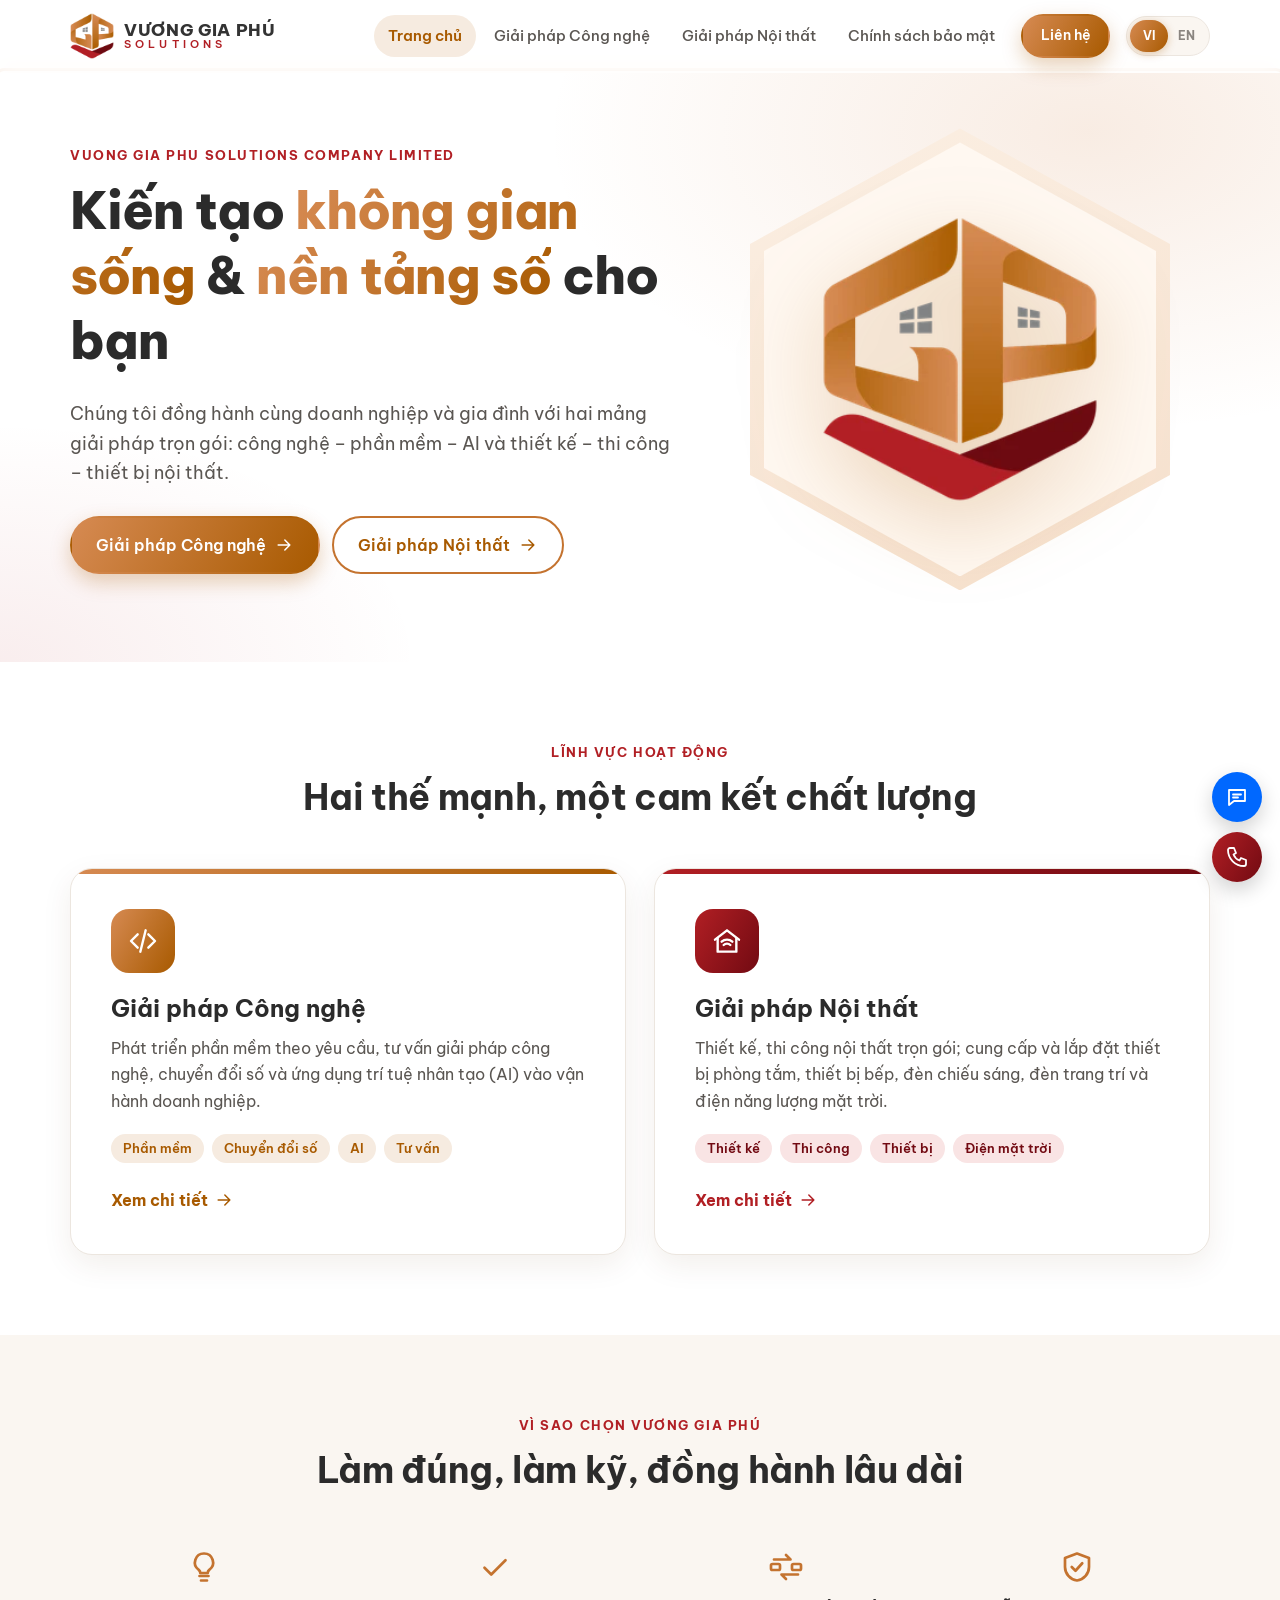
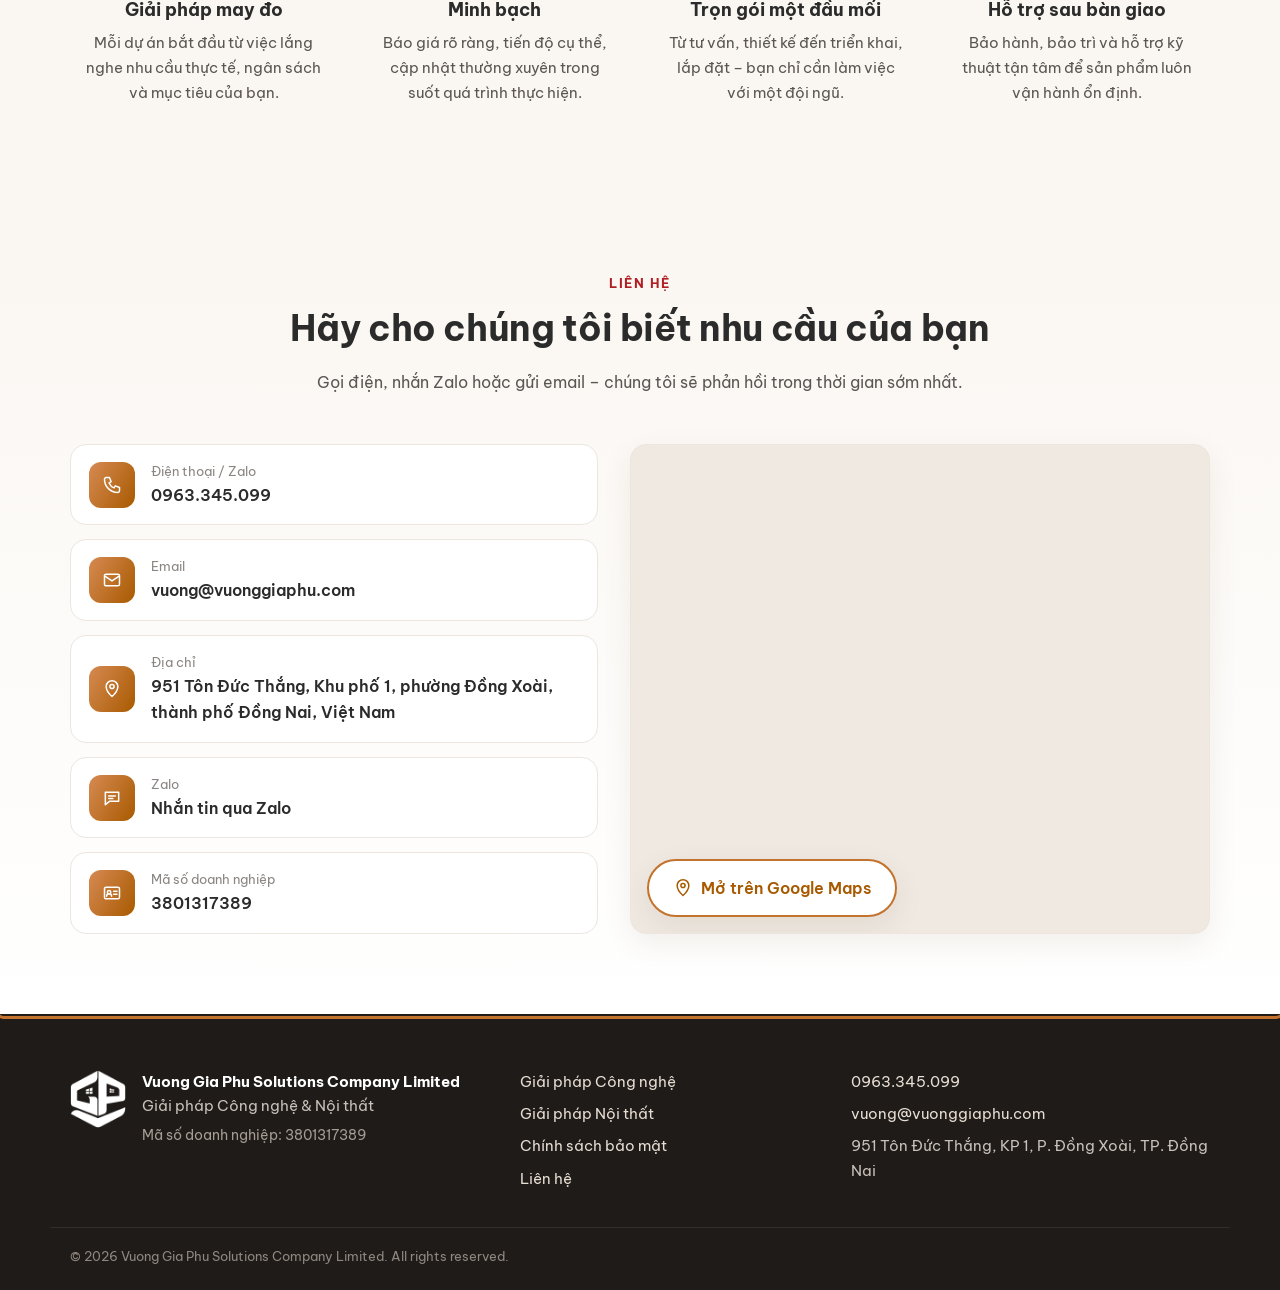
==== commit 2a790b9e: "Remove contact form and show enterprise code Drop the contact form so the site collects no visitor d" ====
--- a/public/index.html
+++ b/public/index.html
@@ -56,6 +56,7 @@
     "logo": "https://vuonggiaphu.com/assets/img/icon-512.png",
     "email": "vuong@vuonggiaphu.com",
     "telephone": "+84963345099",
+    "taxID": "3801317389",
     "address": {
       "@type": "PostalAddress",
       "streetAddress": "951 Tôn Đức Thắng, Khu phố 1",
@@ -91,6 +92,7 @@
     <symbol id="i-menu" viewBox="0 0 24 24"><path d="M4 7h16M4 12h16M4 17h16"/></symbol>
     <symbol id="i-close" viewBox="0 0 24 24"><path d="M6 6l12 12M18 6L6 18"/></symbol>
     <symbol id="i-up" viewBox="0 0 24 24"><path d="M12 19V5M6 11l6-6 6 6"/></symbol>
+    <symbol id="i-id" viewBox="0 0 24 24"><rect x="3" y="5" width="18" height="14" rx="2"/><circle cx="8.5" cy="11" r="2"/><path d="M5.5 16a3 3 0 0 1 6 0M14 10h4M14 13.5h4"/></symbol>
     <symbol id="i-chat" viewBox="0 0 24 24"><path d="M4 5h16v11H9l-5 4z"/><path d="M8 9.5h8M8 12.5h5"/></symbol>
   </svg>
 
@@ -426,7 +428,7 @@
             <p>Chính sách áp dụng cho website này và các hoạt động tư vấn, cung cấp dịch vụ, sản phẩm của chúng tôi trong lĩnh vực công nghệ và nội thất. Chính sách được xây dựng phù hợp với quy định pháp luật Việt Nam về bảo vệ dữ liệu cá nhân, bao gồm Luật Bảo vệ dữ liệu cá nhân, Nghị định 13/2023/NĐ-CP và các văn bản hướng dẫn, sửa đổi, bổ sung có liên quan.</p>
 
             <h2 id="pp-2">2. Dữ liệu chúng tôi thu thập</h2>
-            <p><strong>a) Dữ liệu bạn chủ động cung cấp</strong> khi liên hệ qua email, điện thoại, Zalo, biểu mẫu liên hệ hoặc khi ký kết hợp đồng:</p>
+            <p><strong>a) Dữ liệu bạn chủ động cung cấp</strong> khi liên hệ qua email, điện thoại, Zalo hoặc khi ký kết hợp đồng:</p>
             <ul>
               <li>Họ tên, số điện thoại, địa chỉ email;</li>
               <li>Tên công ty, chức vụ, mã số thuế (đối với khách hàng doanh nghiệp);</li>
@@ -435,7 +437,7 @@
               <li>Thông tin thanh toán, xuất hóa đơn khi phát sinh giao dịch.</li>
             </ul>
             <p><strong>b) Dữ liệu kỹ thuật tự động</strong> khi bạn truy cập website, như địa chỉ IP, loại trình duyệt, thiết bị, thời gian truy cập. Các dữ liệu này chủ yếu được ghi nhận bởi nhà cung cấp dịch vụ lưu trữ website (hosting) phục vụ vận hành và bảo mật.</p>
-            <p>Website này <strong>không sử dụng cookie quảng cáo</strong> và không yêu cầu bạn tạo tài khoản. Lựa chọn ngôn ngữ của bạn được lưu ngay trên trình duyệt (localStorage) và không gửi về máy chủ. Chúng tôi <strong>không chủ động thu thập dữ liệu cá nhân nhạy cảm</strong> (như tình trạng sức khỏe, tôn giáo, dữ liệu sinh trắc học…) trừ khi thật sự cần thiết cho việc thực hiện hợp đồng và có sự đồng ý rõ ràng của bạn.</p>
+            <p>Website này <strong>không có biểu mẫu thu thập thông tin</strong>, <strong>không sử dụng cookie quảng cáo</strong> và không yêu cầu bạn tạo tài khoản. Lựa chọn ngôn ngữ của bạn được lưu ngay trên trình duyệt (localStorage) và không gửi về máy chủ. Chúng tôi <strong>không chủ động thu thập dữ liệu cá nhân nhạy cảm</strong> (như tình trạng sức khỏe, tôn giáo, dữ liệu sinh trắc học…) trừ khi thật sự cần thiết cho việc thực hiện hợp đồng và có sự đồng ý rõ ràng của bạn.</p>
 
             <h2 id="pp-3">3. Mục đích xử lý dữ liệu</h2>
             <ul>
@@ -496,6 +498,7 @@
 
             <h2 id="pp-12">12. Liên hệ</h2>
             <p><strong>Vuong Gia Phu Solutions Company Limited</strong><br>
+              Mã số doanh nghiệp: 3801317389<br>
               Địa chỉ: 951 Tôn Đức Thắng, Khu phố 1, phường Đồng Xoài, thành phố Đồng Nai, Việt Nam<br>
               Email: <a href="mailto:vuong@vuonggiaphu.com">vuong@vuonggiaphu.com</a><br>
               Điện thoại: <a href="tel:+84963345099">0963.345.099</a></p>
@@ -528,7 +531,7 @@
             <p>This policy applies to this website and to our consulting, services and products in the technology and interior sectors. It is written in accordance with Vietnamese personal data protection law, including the Law on Personal Data Protection, Decree No. 13/2023/ND-CP and related guiding, amending and supplementing regulations. If the English and Vietnamese versions differ, the Vietnamese version prevails.</p>
 
             <h2 id="pp-en-2">2. Data we collect</h2>
-            <p><strong>a) Data you provide</strong> when you contact us by email, phone, Zalo or the contact form, or when you sign a contract:</p>
+            <p><strong>a) Data you provide</strong> when you contact us by email, phone or Zalo, or when you sign a contract:</p>
             <ul>
               <li>Full name, phone number, email address;</li>
               <li>Company name, job title, tax code (for business customers);</li>
@@ -537,7 +540,7 @@
               <li>Payment and invoicing details when a transaction takes place.</li>
             </ul>
             <p><strong>b) Technical data collected automatically</strong> when you visit the website, such as IP address, browser type, device and time of visit. This data is mainly recorded by our website hosting provider for operation and security purposes.</p>
-            <p>This website <strong>does not use advertising cookies</strong> and does not require you to create an account. Your language choice is stored only in your browser (localStorage) and is never sent to a server. We <strong>do not intentionally collect sensitive personal data</strong> (such as health, religion or biometric data) unless it is strictly necessary to perform a contract and you have given explicit consent.</p>
+            <p>This website <strong>has no data-collection forms</strong>, <strong>does not use advertising cookies</strong> and does not require you to create an account. Your language choice is stored only in your browser (localStorage) and is never sent to a server. We <strong>do not intentionally collect sensitive personal data</strong> (such as health, religion or biometric data) unless it is strictly necessary to perform a contract and you have given explicit consent.</p>
 
             <h2 id="pp-en-3">3. How we use your data</h2>
             <ul>
@@ -598,6 +601,7 @@
 
             <h2 id="pp-en-12">12. Contact</h2>
             <p><strong>Vuong Gia Phu Solutions Company Limited</strong><br>
+              Enterprise code (tax ID): 3801317389<br>
               Address: 951 Ton Duc Thang Street, Quarter 1, Dong Xoai Ward, Dong Nai City, Vietnam<br>
               Email: <a href="mailto:vuong@vuonggiaphu.com">vuong@vuonggiaphu.com</a><br>
               Phone: <a href="tel:+84963345099">+84 963 345 099</a></p>
@@ -612,7 +616,7 @@
         <div class="section-head">
           <p class="eyebrow" data-i18n="nav.contact">Liên hệ</p>
           <h2 id="contact-title" data-i18n="contact.title">Hãy cho chúng tôi biết nhu cầu của bạn</h2>
-          <p data-i18n="contact.sub">Chúng tôi sẽ phản hồi trong thời gian sớm nhất.</p>
+          <p data-i18n="contact.sub">Gọi điện, nhắn Zalo hoặc gửi email – chúng tôi sẽ phản hồi trong thời gian sớm nhất.</p>
         </div>
 
         <div class="contact-grid">
@@ -630,23 +634,14 @@
               <span><small data-i18n="contact.address">Địa chỉ</small><strong data-i18n="contact.addressFull">951 Tôn Đức Thắng, Khu phố 1, phường Đồng Xoài, thành phố Đồng Nai, Việt Nam</strong></span>
             </a>
 
-            <form class="contact-form" id="contact-form" novalidate>
-              <div class="field-row">
-                <label><span data-i18n="form.name">Họ tên</span><input name="name" type="text" autocomplete="name" required></label>
-                <label><span data-i18n="form.phone">Số điện thoại</span><input name="phone" type="tel" autocomplete="tel" required></label>
-              </div>
-              <label><span data-i18n="form.topic">Bạn quan tâm đến</span>
-                <select name="topic">
-                  <option data-i18n="nav.tech">Giải pháp Công nghệ</option>
-                  <option data-i18n="nav.interior">Giải pháp Nội thất</option>
-                  <option data-i18n="form.other">Khác</option>
-                </select>
-              </label>
-              <label><span data-i18n="form.message">Nội dung</span><textarea name="message" rows="4" required></textarea></label>
-              <p class="form-note" data-i18n="form.note">Biểu mẫu sẽ mở ứng dụng email của bạn với nội dung đã điền sẵn. Xem <a href="#chinh-sach-bao-mat">Chính sách bảo mật</a>.</p>
-              <p class="form-error" role="alert" hidden data-i18n="form.error">Vui lòng điền họ tên, số điện thoại và nội dung.</p>
-              <button class="btn btn-primary" type="submit"><span data-i18n="form.submit">Gửi yêu cầu</span> <svg class="icon"><use href="#i-arrow"/></svg></button>
-            </form>
+            <a class="contact-item" href="https://zalo.me/0963345099" target="_blank" rel="noopener">
+              <span class="contact-icon"><svg class="icon"><use href="#i-chat"/></svg></span>
+              <span><small>Zalo</small><strong data-i18n="contact.zalo">Nhắn tin qua Zalo</strong></span>
+            </a>
+            <div class="contact-item">
+              <span class="contact-icon"><svg class="icon"><use href="#i-id"/></svg></span>
+              <span><small data-i18n="contact.taxId">Mã số doanh nghiệp</small><strong>3801317389</strong></span>
+            </div>
           </div>
 
           <div class="map">
@@ -671,6 +666,7 @@
         <div>
           <p class="footer-name">Vuong Gia Phu Solutions Company Limited</p>
           <p data-i18n="footer.tagline">Giải pháp Công nghệ &amp; Nội thất</p>
+          <p class="footer-tax"><span data-i18n="contact.taxId">Mã số doanh nghiệp</span>: 3801317389</p>
         </div>
       </div>
       <nav class="footer-links" aria-label="Liên kết chân trang" data-i18n-attr="aria-label:footer.aria">
--- a/public/assets/css/styles.css
+++ b/public/assets/css/styles.css
@@ -279,26 +279,11 @@
   display: flex; align-items: center; gap: 16px; padding: 16px 18px; border-radius: var(--radius);
   background: #fff; border: 1px solid var(--line); color: var(--ink); transition: box-shadow .2s, border-color .2s;
 }
-.contact-item:hover { color: var(--ink); border-color: var(--copper-light); box-shadow: var(--shadow); }
+a.contact-item:hover { color: var(--ink); border-color: var(--copper-light); box-shadow: var(--shadow); }
 .contact-item small { display: block; color: var(--muted); font-size: .8rem; }
 .contact-item strong { font-weight: 600; word-break: break-word; }
 .contact-icon { display: grid; place-items: center; width: 46px; height: 46px; flex-shrink: 0; border-radius: 12px; background: var(--grad); color: #fff; }
 
-.contact-form { background: #fff; border: 1px solid var(--line); border-radius: var(--radius); padding: 22px; display: flex; flex-direction: column; gap: 14px; }
-.field-row { display: grid; grid-template-columns: 1fr 1fr; gap: 14px; }
-.contact-form label { display: flex; flex-direction: column; gap: 6px; font-size: .88rem; font-weight: 600; color: var(--ink-soft); }
-.contact-form input, .contact-form select, .contact-form textarea {
-  font: inherit; font-weight: 400; color: var(--ink); padding: 11px 14px;
-  border: 1px solid #ddd5cc; border-radius: var(--radius-sm); background: #fff; width: 100%;
-  transition: border-color .2s, box-shadow .2s;
-}
-.contact-form textarea { resize: vertical; }
-.contact-form input:focus, .contact-form select:focus, .contact-form textarea:focus {
-  outline: none; border-color: var(--copper); box-shadow: 0 0 0 3px rgba(196, 115, 47, .18);
-}
-.contact-form .btn { align-self: flex-start; }
-.form-note { font-size: .82rem; color: var(--muted); margin: 0; }
-.form-error { font-size: .88rem; color: var(--red); margin: 0; font-weight: 600; }
 
 .map { position: relative; min-height: 420px; border-radius: var(--radius); overflow: hidden; border: 1px solid var(--line); background: #efe9e2; box-shadow: var(--shadow); }
 .map iframe { position: absolute; inset: 0; width: 100%; height: 100%; border: 0; }
@@ -313,6 +298,7 @@
 .footer-brand img { width: 56px; }
 .footer-brand p { margin: 0; }
 .footer-name { color: #fff; font-weight: 700; }
+.footer-brand .footer-tax { margin-top: 6px; font-size: .85rem; color: #a59c93; }
 .footer-links, .footer-contact { display: flex; flex-direction: column; gap: 8px; }
 .footer-bottom { border-top: 1px solid rgba(255, 255, 255, .08); padding-top: 18px; padding-bottom: 22px; font-size: .82rem; color: #8f877f; }
 .footer-bottom p { margin: 0; }
@@ -353,7 +339,7 @@
 }
 @media (max-width: 600px) {
   .container { padding: 0 16px; }
-  .grid-3, .grid-4, .field-row { grid-template-columns: 1fr; }
+  .grid-3, .grid-4 { grid-template-columns: 1fr; }
   .steps { grid-template-columns: 1fr; }
   .steps li { padding: 20px 20px 20px 72px; }
   .steps li::before { top: 22px; }
